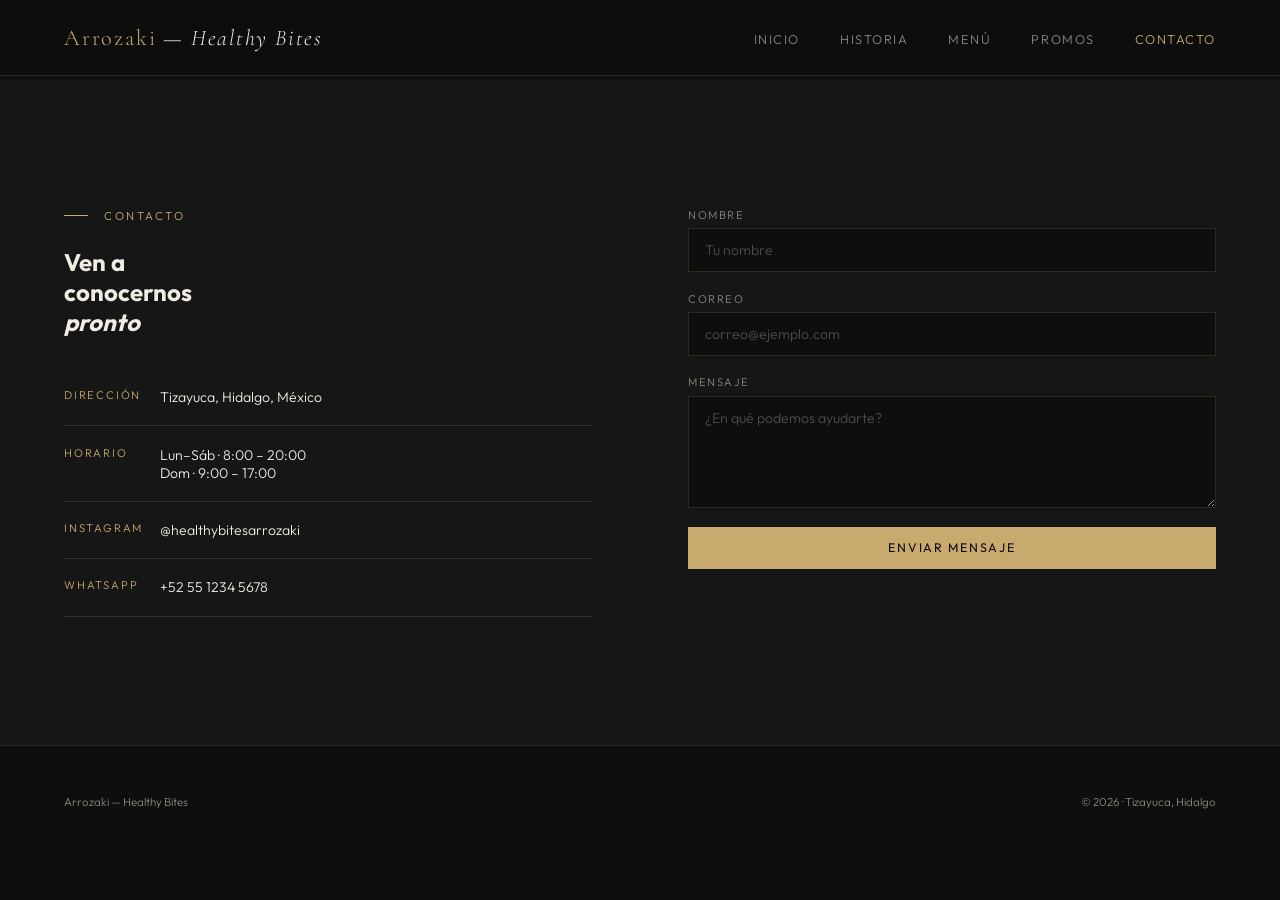
==== contacto.html @ 67d427ff "Add files via upload" ====
<!DOCTYPE html>
<html lang="es">
<head>
  <meta charset="UTF-8">
    <meta name="viewport" content="width=device-width, initial-scale=1.0">
  <title>Contacto — Arrozaki</title>
  <link rel="preconnect" href="https://fonts.googleapis.com">
  <link href="https://fonts.googleapis.com/css2?family=Cormorant+Garamond:ital,wght@0,300;0,400;1,300&family=Outfit:wght@300;400;500&display=swap" rel="stylesheet">
  <link rel="stylesheet" href="style.css">
</head>
<body>

<nav>
  <div class="logo">Arrozaki <span>— Healthy Bites</span></div>
  <ul>
    <li><a href="index.html">Inicio</a></li>
    <li><a href="historia.html">Historia</a></li>
    <li><a href="menu.html">Menú</a></li>
    <li><a href="promos.html">Promos</a></li>
    <li><a href="contacto.html" class="active">Contacto</a></li>
  </ul>
</nav>

<section class="contacto-section">
  <div class="contacto-inner">
    <div>
      <p class="section-tag">Contacto</p>
      <h2>Ven a<br>conocernos<br><em>pronto</em></h2>
      <div class="contacto-info">
        <div class="info-row">
          <span class="info-label">Dirección</span>
          <span class="info-value">Tizayuca, Hidalgo, México</span>
        </div>
        <div class="info-row">
          <span class="info-label">Horario</span>
          <span class="info-value">Lun–Sáb · 8:00 – 20:00<br>Dom · 9:00 – 17:00</span>
        </div>
        <div class="info-row">
          <span class="info-label">Instagram</span>
          <span class="info-value">@healthybitesarrozaki</span>
        </div>
        <div class="info-row">
          <span class="info-label">WhatsApp</span>
          <span class="info-value">+52 55 1234 5678</span>
        </div>
      </div>
    </div>
    <div>
      <form class="contact-form">
        <div class="form-group">
          <label class="form-label">Nombre</label>
          <input class="form-input" type="text" placeholder="Tu nombre">
        </div>
        <div class="form-group">
          <label class="form-label">Correo</label>
          <input class="form-input" type="email" placeholder="correo@ejemplo.com">
        </div>
        <div class="form-group">
          <label class="form-label">Mensaje</label>
          <textarea class="form-input" placeholder="¿En qué podemos ayudarte?"></textarea>
        </div>
        <button type="submit" class="btn-primary">Enviar mensaje</button>
      </form>
    </div>
  </div>
</section>

<footer>
  <div class="footer-logo">Arrozaki — Healthy Bites</div>
  <div class="footer-copy">© 2026 · Tizayuca, Hidalgo</div>
</footer>

</body>
</html>
---- style.css ----
/* style.css */
*, *::before, *::after { margin: 0; padding: 0; box-sizing: border-box; }
:root {
  --bg: #0e0e0e;
  --bg2: #161616;
  --bg3: #1e1e1e;
  --accent: #c8a96e;
  --accent2: #e8c98a;
  --text: #f0ece4;
  --muted: #888880;
  --border: rgba(200,169,110,0.18);
}
body {
  background: var(--bg);
  color: var(--text);
  font-family: 'Outfit', sans-serif;
  font-weight: 300;
  overflow-x: hidden;
}
a { text-decoration: none; color: inherit; }
ul { list-style: none; }

/* NAV */
nav {
  position: fixed; top: 0; left: 0; right: 0; z-index: 100;
  display: flex; align-items: center; justify-content: space-between;
  padding: 1.5rem 4rem;
  background: rgba(14,14,14,0.85);
  backdrop-filter: blur(12px);
  border-bottom: 0.5px solid var(--border);
}
.logo {
  font-family: 'Cormorant Garamond', serif;
  font-size: 1.4rem;
  font-weight: 300;
  letter-spacing: 0.08em;
  color: var(--accent);
}
.logo span { color: var(--text); font-style: italic; }
nav ul { display: flex; gap: 2.5rem; }
nav ul a {
  font-size: 0.8rem;
  letter-spacing: 0.12em;
  text-transform: uppercase;
  color: var(--muted);
  transition: color 0.3s;
}
nav ul a:hover, nav ul a.active { color: var(--accent); }

/* COMPONENTES COMUNES */
section { padding: 8rem 4rem; }
.btn-primary, .btn-ghost {
  padding: 0.85rem 2.2rem;
  font-family: 'Outfit', sans-serif;
  font-size: 0.78rem;
  letter-spacing: 0.14em;
  text-transform: uppercase;
  cursor: pointer;
  transition: all 0.3s;
}
.btn-primary {
  background: var(--accent); color: #0e0e0e; border: none;
}
.btn-primary:hover { background: var(--accent2); transform: translateY(-1px); }
.btn-ghost {
  background: transparent; color: var(--muted);
  border: 0.5px solid rgba(136,136,128,0.35);
}
.btn-ghost:hover { color: var(--text); border-color: var(--text); }
footer {
  padding: 3rem 4rem;
  display: flex; justify-content: space-between; align-items: center;
  border-top: 0.5px solid var(--border);
  font-size: 0.72rem; color: var(--muted);
}
.section-tag {
  font-size: 0.72rem; letter-spacing: 0.22em;
  text-transform: uppercase;
  color: var(--accent);
  margin-bottom: 1.5rem;
  display: flex; align-items: center; gap: 1rem;
}
.section-tag::before {
  content: ''; display: block;
  width: 1.5rem; height: 0.5px;
  background: var(--accent);
}

/* --- INDEX.HTML SPECIFIC --- */
.hero {
  min-height: 100vh;
  display: flex; flex-direction: column; justify-content: center;
  padding-top: 10rem;
  position: relative;
  overflow: hidden;
}
.hero::before {
  content: '';
  position: absolute; top: 0; right: -10%;
  width: 55%; height: 100%;
  background: radial-gradient(ellipse at 60% 40%, rgba(200,169,110,0.07) 0%, transparent 65%);
  pointer-events: none;
}
.hero-tag {
  font-size: 0.72rem; letter-spacing: 0.22em; text-transform: uppercase;
  color: var(--accent); margin-bottom: 2rem;
  display: flex; align-items: center; gap: 1rem;
}
.hero-tag::before {
  content: ''; display: block; width: 2.5rem; height: 0.5px; background: var(--accent);
}
.hero h1 {
  font-family: 'Cormorant Garamond', serif;
  font-size: clamp(3.5rem, 8vw, 7rem);
  font-weight: 300;
  line-height: 1.05;
  letter-spacing: -0.01em;
  max-width: 14ch;
  margin-bottom: 2rem;
}
.hero h1 em { font-style: italic; color: var(--accent); }
.hero-sub {
  font-size: 0.95rem; color: var(--muted);
  max-width: 38ch; line-height: 1.8;
  margin-bottom: 3.5rem; letter-spacing: 0.02em;
}
.hero-number {
  position: absolute; right: 4rem; bottom: 8rem;
  font-family: 'Cormorant Garamond', serif;
  font-size: 12rem; font-weight: 300;
  color: rgba(200,169,110,0.05);
  line-height: 1; user-select: none;
}
.stats {
  display: grid; grid-template-columns: repeat(3, 1fr);
  border-bottom: 0.5px solid var(--border);
}
.stat { padding: 2.5rem; border-right: 0.5px solid var(--border); text-align: center; }
.stat:last-child { border-right: none; }
.stat-num { font-family: 'Cormorant Garamond', serif; font-size: 3.2rem; font-weight: 300; color: var(--accent); margin-bottom: 0.5rem; }
.stat-label { font-size: 0.72rem; letter-spacing: 0.16em; text-transform: uppercase; color: var(--muted); }
.historia { display: grid; grid-template-columns: 1fr 1fr; gap: 6rem; align-items: center; }
.historia h2 { font-family: 'Cormorant Garamond', serif; font-size: clamp(2.2rem, 4vw, 3.2rem); font-weight: 300; margin-bottom: 1.8rem; }
.historia h2 em { font-style: italic; color: var(--accent); }
.historia p { font-size: 0.92rem; color: var(--muted); line-height: 1.9; margin-bottom: 1.2rem; }
.historia-img { background: var(--bg3); border: 0.5px solid var(--border); aspect-ratio: 4/5; display: flex; align-items: center; justify-content: center; }
.historia-img-placeholder { font-family: 'Cormorant Garamond', serif; font-style: italic; color: var(--muted); text-align: center; }

/* --- MENU.HTML SPECIFIC --- */
.menu-section { background: var(--bg2); padding: 8rem 0; margin-top: 80px; }
.menu-inner { padding: 0 4rem; }
.menu-header { margin-bottom: 4rem; }
.menu-header h2 { font-family: 'Cormorant Garamond', serif; font-size: clamp(2.5rem, 5vw, 4rem); font-weight: 300; line-height: 1.1; margin-bottom: 0.5rem; }
.menu-header h2 em { font-style: italic; color: var(--accent); }

.menu-grid { 
  display: grid; 
  grid-template-columns: repeat(auto-fit, minmax(300px, 1fr)); 
  gap: 2rem; 
}

/* NUEVO ESTILO PARA AROZAKIS */
.arrozaki-card {
  background: var(--bg3);
  border: 0.5px solid var(--border);
  padding: 0;
  transition: all 0.3s;
  cursor: default;
}
.arrozaki-card:hover { 
  transform: translateY(-4px);
  border-color: var(--accent);
}
.arrozaki-img {
  width: 100%;
  aspect-ratio: 4/3;
  background: var(--bg);
  display: flex;
  align-items: center;
  justify-content: center;
  overflow: hidden;
}
.arrozaki-img img {
  width: 100%;
  height: 100%;
  object-fit: cover;
}
.arrozaki-img-placeholder {
  font-family: 'Cormorant Garamond', serif;
  font-size: 1rem;
  font-style: italic;
  color: var(--muted);
}

.arrozaki-content {
  padding: 1.5rem;
}

.arrozaki-name {
  font-family: 'Cormorant Garamond', serif;
  font-size: 1.5rem;
  font-weight: 300;
  margin-bottom: 0.5rem;
  display: flex;
  justify-content: space-between;
  align-items: center;
}
.arrozaki-price {
  font-size: 1rem;
  color: var(--accent);
  font-weight: 500;
}

.arrozaki-desc {
  font-size: 0.85rem;
  color: var(--muted);
  line-height: 1.6;
  margin-bottom: 1rem;
}

.arrozaki-badges {
  display: flex;
  flex-wrap: wrap;
  gap: 0.5rem;
}
.arrozaki-tag {
  display: inline-flex;
  align-items: center;
  gap: 0.3rem;
  font-size: 0.65rem;
  letter-spacing: 0.05em;
  color: var(--text);
  background: rgba(200,169,110,0.1);
  border: 0.5px solid var(--border);
  padding: 0.35rem 0.65rem;
}

/* --- PROMOS.HTML SPECIFIC --- */
.promos-section { 
  padding: 8rem 4rem; 
  margin-top: 80px; 
  min-height: 100vh;
  display: flex;
  flex-direction: column;
  justify-content: center;
}

.promo-hero {
  max-width: 900px;
  margin: 0 auto;
  text-align: center;
}

.promo-img {
  width: 100%;
  max-width: 600px;
  aspect-ratio: 4/3;
  background: var(--bg3);
  border: 0.5px solid var(--border);
  margin: 0 auto 3rem;
  display: flex;
  align-items: center;
  justify-content: center;
  overflow: hidden;
}
.promo-img img {
  width: 100%;
  height: 100%;
  object-fit: cover;
}
.promo-img-placeholder {
  font-family: 'Cormorant Garamond', serif;
  font-size: 1.2rem;
  font-style: italic;
  color: var(--muted);
}

.promo-label {
  font-size: 0.75rem;
  letter-spacing: 0.2em;
  text-transform: uppercase;
  color: var(--accent);
  margin-bottom: 1rem;
}

.promo-title {
  font-family: 'Cormorant Garamond', serif;
  font-size: clamp(3rem, 6vw, 5rem);
  font-weight: 300;
  line-height: 1.1;
  margin-bottom: 1.5rem;
}
.promo-title em {
  font-style: italic;
  color: var(--accent);
}

.promo-desc {
  font-size: 1.1rem;
  color: var(--muted);
  line-height: 1.8;
  max-width: 500px;
  margin: 0 auto;
}

.promo-badge {
  display: inline-block;
  background: var(--accent);
  color: #0e0e0e;
  font-size: 0.7rem;
  font-weight: 500;
  letter-spacing: 0.1em;
  text-transform: uppercase;
  padding: 0.6rem 1.5rem;
  margin-top: 2rem;
}

/* --- CONTACTO.HTML SPECIFIC --- */
.contacto-section { background: var(--bg2); padding: 8rem 4rem; margin-top: 80px; }
.contacto-inner { display: grid; grid-template-columns: 1fr 1fr; gap: 6rem; align-items: start; }
.contacto h2 {
  font-family: 'Cormorant Garamond', serif;
  font-size: clamp(2.2rem, 4vw, 3.2rem);
  font-weight: 300; line-height: 1.15;
  margin-bottom: 1.5rem;
}
.contacto h2 em { font-style: italic; color: var(--accent); }
.contacto-info { margin-top: 2rem; }
.info-row {
  display: flex; gap: 1rem;
  padding: 1.2rem 0;
  border-bottom: 0.5px solid var(--border);
}
.info-label {
  font-size: 0.7rem; letter-spacing: 0.16em;
  text-transform: uppercase; color: var(--accent);
  min-width: 5rem;
}
.info-value { font-size: 0.88rem; color: var(--text); }
.contact-form { display: flex; flex-direction: column; gap: 1.2rem; }
.form-group { display: flex; flex-direction: column; gap: 0.4rem; }
.form-label {
  font-size: 0.7rem; letter-spacing: 0.14em;
  text-transform: uppercase; color: var(--muted);
}
.form-input {
  background: var(--bg); border: 0.5px solid var(--border);
  color: var(--text);
  padding: 0.75rem 1rem;
  font-family: 'Outfit', sans-serif;
  font-size: 0.88rem; font-weight: 300;
  outline: none; transition: border-color 0.3s;
}
.form-input:focus { border-color: var(--accent); }
.form-input::placeholder { color: var(--muted); opacity: 0.5; }
textarea.form-input { resize: vertical; min-height: 7rem; }

/* RESPONSIVE */
@media (max-width: 768px) {
  nav { padding: 1rem 2rem; }
  nav ul { gap: 1.5rem; }
  section { padding: 4rem 2rem; }
  .hero-number { font-size: 6rem; right: 2rem; }
  .stats { grid-template-columns: 1fr; }
  .stat { border-right: none; border-bottom: 0.5px solid var(--border); }
  .historia, .contacto-inner { grid-template-columns: 1fr; gap: 3rem; }
  .menu-grid { grid-template-columns: 1fr; }
  .promos-grid { grid-template-columns: 1fr; }
}
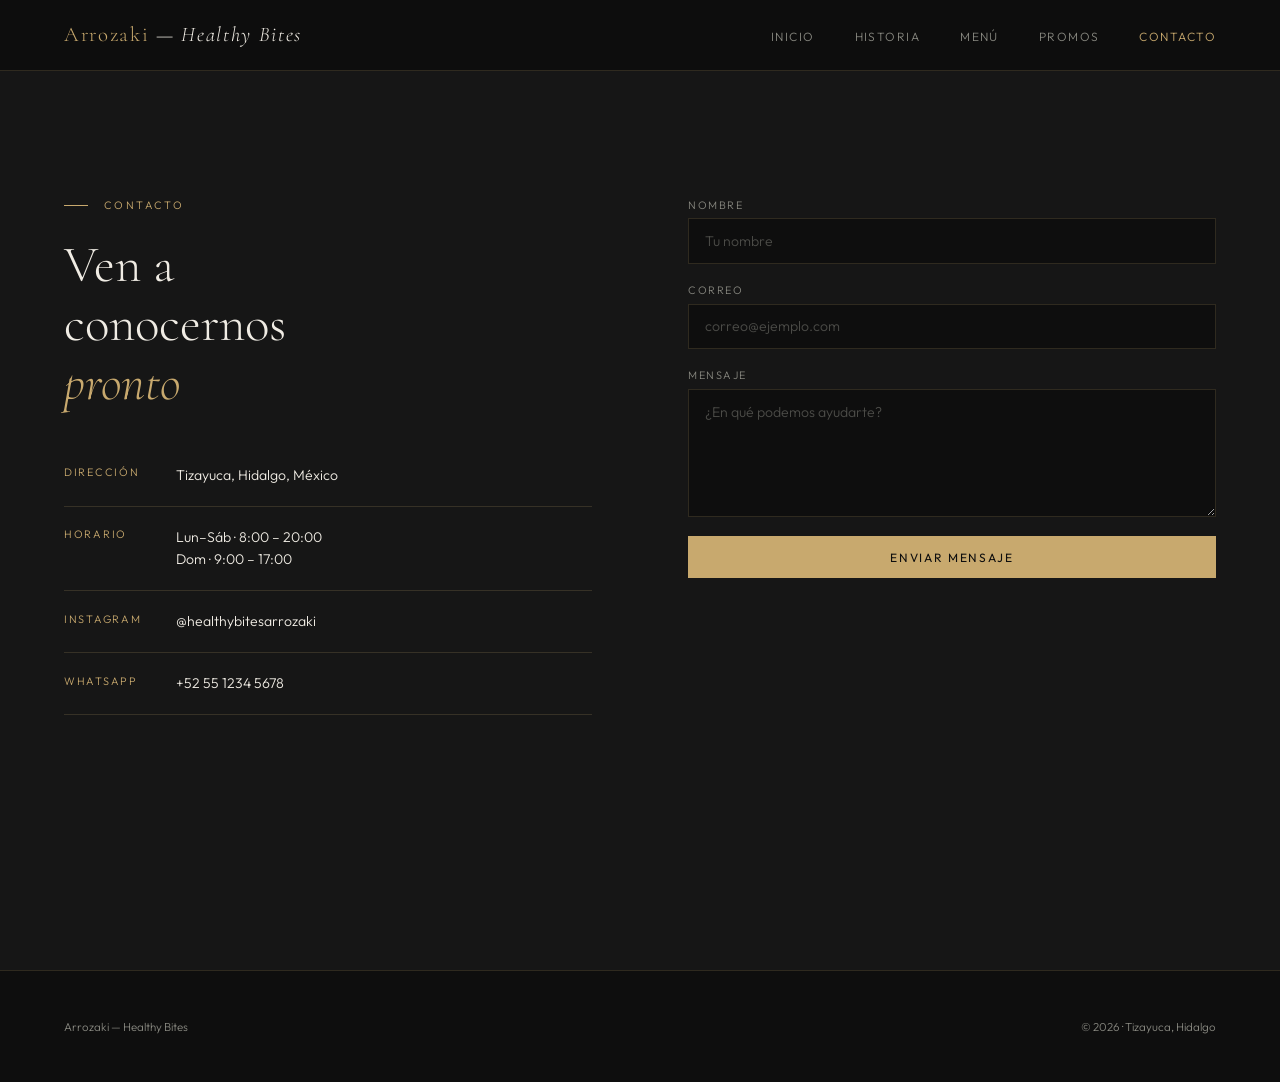
==== commit 66468f97: "Add files via upload" ====
--- a/contacto.html
+++ b/contacto.html
@@ -1,74 +1,77 @@
-<!DOCTYPE html>
-<html lang="es">
-<head>
-  <meta charset="UTF-8">
-    <meta name="viewport" content="width=device-width, initial-scale=1.0">
-  <title>Contacto — Arrozaki</title>
-  <link rel="preconnect" href="https://fonts.googleapis.com">
-  <link href="https://fonts.googleapis.com/css2?family=Cormorant+Garamond:ital,wght@0,300;0,400;1,300&family=Outfit:wght@300;400;500&display=swap" rel="stylesheet">
-  <link rel="stylesheet" href="style.css">
-</head>
-<body>
-
-<nav>
-  <div class="logo">Arrozaki <span>— Healthy Bites</span></div>
-  <ul>
-    <li><a href="index.html">Inicio</a></li>
-    <li><a href="historia.html">Historia</a></li>
-    <li><a href="menu.html">Menú</a></li>
-    <li><a href="promos.html">Promos</a></li>
-    <li><a href="contacto.html" class="active">Contacto</a></li>
-  </ul>
-</nav>
-
-<section class="contacto-section">
-  <div class="contacto-inner">
-    <div>
-      <p class="section-tag">Contacto</p>
-      <h2>Ven a<br>conocernos<br><em>pronto</em></h2>
-      <div class="contacto-info">
-        <div class="info-row">
-          <span class="info-label">Dirección</span>
-          <span class="info-value">Tizayuca, Hidalgo, México</span>
-        </div>
-        <div class="info-row">
-          <span class="info-label">Horario</span>
-          <span class="info-value">Lun–Sáb · 8:00 – 20:00<br>Dom · 9:00 – 17:00</span>
-        </div>
-        <div class="info-row">
-          <span class="info-label">Instagram</span>
-          <span class="info-value">@healthybitesarrozaki</span>
-        </div>
-        <div class="info-row">
-          <span class="info-label">WhatsApp</span>
-          <span class="info-value">+52 55 1234 5678</span>
-        </div>
-      </div>
-    </div>
-    <div>
-      <form class="contact-form">
-        <div class="form-group">
-          <label class="form-label">Nombre</label>
-          <input class="form-input" type="text" placeholder="Tu nombre">
-        </div>
-        <div class="form-group">
-          <label class="form-label">Correo</label>
-          <input class="form-input" type="email" placeholder="correo@ejemplo.com">
-        </div>
-        <div class="form-group">
-          <label class="form-label">Mensaje</label>
-          <textarea class="form-input" placeholder="¿En qué podemos ayudarte?"></textarea>
-        </div>
-        <button type="submit" class="btn-primary">Enviar mensaje</button>
-      </form>
-    </div>
-  </div>
-</section>
-
-<footer>
-  <div class="footer-logo">Arrozaki — Healthy Bites</div>
-  <div class="footer-copy">© 2026 · Tizayuca, Hidalgo</div>
-</footer>
-
-</body>
-</html>+<!DOCTYPE html>
+<html lang="es">
+<head>
+  <meta charset="UTF-8">
+  <meta name="viewport" content="width=device-width, initial-scale=1.0">
+  <title>Contacto — Arrozaki</title>
+  <link rel="preconnect" href="https://fonts.googleapis.com">
+  <link href="https://fonts.googleapis.com/css2?family=Cormorant+Garamond:ital,wght@0,300;0,400;1,300&family=Outfit:wght@300;400;500&display=swap" rel="stylesheet">
+  <link rel="stylesheet" href="style.css">
+</head>
+<body>
+
+<nav>
+  <div class="logo">Arrozaki <span>— Healthy Bites</span></div>
+  <button class="nav-toggle" aria-label="Menú" onclick="this.classList.toggle('open'); document.querySelector('nav ul').classList.toggle('open')">
+    <span></span><span></span><span></span>
+  </button>
+  <ul>
+    <li><a href="index.html">Inicio</a></li>
+    <li><a href="historia.html">Historia</a></li>
+    <li><a href="menu.html">Menú</a></li>
+    <li><a href="promos.html">Promos</a></li>
+    <li><a href="contacto.html" class="active">Contacto</a></li>
+  </ul>
+</nav>
+
+<section class="contacto-section">
+  <div class="contacto-inner">
+    <div>
+      <p class="section-tag">Contacto</p>
+      <h2>Ven a<br>conocernos<br><em>pronto</em></h2>
+      <div class="contacto-info">
+        <div class="info-row">
+          <span class="info-label">Dirección</span>
+          <span class="info-value">Tizayuca, Hidalgo, México</span>
+        </div>
+        <div class="info-row">
+          <span class="info-label">Horario</span>
+          <span class="info-value">Lun–Sáb · 8:00 – 20:00<br>Dom · 9:00 – 17:00</span>
+        </div>
+        <div class="info-row">
+          <span class="info-label">Instagram</span>
+          <span class="info-value">@healthybitesarrozaki</span>
+        </div>
+        <div class="info-row">
+          <span class="info-label">WhatsApp</span>
+          <span class="info-value">+52 55 1234 5678</span>
+        </div>
+      </div>
+    </div>
+    <div>
+      <form class="contact-form" onsubmit="return false">
+        <div class="form-group">
+          <label class="form-label">Nombre</label>
+          <input class="form-input" type="text" placeholder="Tu nombre">
+        </div>
+        <div class="form-group">
+          <label class="form-label">Correo</label>
+          <input class="form-input" type="email" placeholder="correo@ejemplo.com">
+        </div>
+        <div class="form-group">
+          <label class="form-label">Mensaje</label>
+          <textarea class="form-input" placeholder="¿En qué podemos ayudarte?"></textarea>
+        </div>
+        <button type="submit" class="btn-primary">Enviar mensaje</button>
+      </form>
+    </div>
+  </div>
+</section>
+
+<footer>
+  <div class="footer-logo">Arrozaki — Healthy Bites</div>
+  <div class="footer-copy">© 2026 · Tizayuca, Hidalgo</div>
+</footer>
+
+</body>
+</html>
--- a/style.css
+++ b/style.css
@@ -1,369 +1,673 @@
-/* style.css */
-*, *::before, *::after { margin: 0; padding: 0; box-sizing: border-box; }
-:root {
-  --bg: #0e0e0e;
-  --bg2: #161616;
-  --bg3: #1e1e1e;
-  --accent: #c8a96e;
-  --accent2: #e8c98a;
-  --text: #f0ece4;
-  --muted: #888880;
-  --border: rgba(200,169,110,0.18);
-}
-body {
-  background: var(--bg);
-  color: var(--text);
-  font-family: 'Outfit', sans-serif;
-  font-weight: 300;
-  overflow-x: hidden;
-}
-a { text-decoration: none; color: inherit; }
-ul { list-style: none; }
-
-/* NAV */
-nav {
-  position: fixed; top: 0; left: 0; right: 0; z-index: 100;
-  display: flex; align-items: center; justify-content: space-between;
-  padding: 1.5rem 4rem;
-  background: rgba(14,14,14,0.85);
-  backdrop-filter: blur(12px);
-  border-bottom: 0.5px solid var(--border);
-}
-.logo {
-  font-family: 'Cormorant Garamond', serif;
-  font-size: 1.4rem;
-  font-weight: 300;
-  letter-spacing: 0.08em;
-  color: var(--accent);
-}
-.logo span { color: var(--text); font-style: italic; }
-nav ul { display: flex; gap: 2.5rem; }
-nav ul a {
-  font-size: 0.8rem;
-  letter-spacing: 0.12em;
-  text-transform: uppercase;
-  color: var(--muted);
-  transition: color 0.3s;
-}
-nav ul a:hover, nav ul a.active { color: var(--accent); }
-
-/* COMPONENTES COMUNES */
-section { padding: 8rem 4rem; }
-.btn-primary, .btn-ghost {
-  padding: 0.85rem 2.2rem;
-  font-family: 'Outfit', sans-serif;
-  font-size: 0.78rem;
-  letter-spacing: 0.14em;
-  text-transform: uppercase;
-  cursor: pointer;
-  transition: all 0.3s;
-}
-.btn-primary {
-  background: var(--accent); color: #0e0e0e; border: none;
-}
-.btn-primary:hover { background: var(--accent2); transform: translateY(-1px); }
-.btn-ghost {
-  background: transparent; color: var(--muted);
-  border: 0.5px solid rgba(136,136,128,0.35);
-}
-.btn-ghost:hover { color: var(--text); border-color: var(--text); }
-footer {
-  padding: 3rem 4rem;
-  display: flex; justify-content: space-between; align-items: center;
-  border-top: 0.5px solid var(--border);
-  font-size: 0.72rem; color: var(--muted);
-}
-.section-tag {
-  font-size: 0.72rem; letter-spacing: 0.22em;
-  text-transform: uppercase;
-  color: var(--accent);
-  margin-bottom: 1.5rem;
-  display: flex; align-items: center; gap: 1rem;
-}
-.section-tag::before {
-  content: ''; display: block;
-  width: 1.5rem; height: 0.5px;
-  background: var(--accent);
-}
-
-/* --- INDEX.HTML SPECIFIC --- */
-.hero {
-  min-height: 100vh;
-  display: flex; flex-direction: column; justify-content: center;
-  padding-top: 10rem;
-  position: relative;
-  overflow: hidden;
-}
-.hero::before {
-  content: '';
-  position: absolute; top: 0; right: -10%;
-  width: 55%; height: 100%;
-  background: radial-gradient(ellipse at 60% 40%, rgba(200,169,110,0.07) 0%, transparent 65%);
-  pointer-events: none;
-}
-.hero-tag {
-  font-size: 0.72rem; letter-spacing: 0.22em; text-transform: uppercase;
-  color: var(--accent); margin-bottom: 2rem;
-  display: flex; align-items: center; gap: 1rem;
-}
-.hero-tag::before {
-  content: ''; display: block; width: 2.5rem; height: 0.5px; background: var(--accent);
-}
-.hero h1 {
-  font-family: 'Cormorant Garamond', serif;
-  font-size: clamp(3.5rem, 8vw, 7rem);
-  font-weight: 300;
-  line-height: 1.05;
-  letter-spacing: -0.01em;
-  max-width: 14ch;
-  margin-bottom: 2rem;
-}
-.hero h1 em { font-style: italic; color: var(--accent); }
-.hero-sub {
-  font-size: 0.95rem; color: var(--muted);
-  max-width: 38ch; line-height: 1.8;
-  margin-bottom: 3.5rem; letter-spacing: 0.02em;
-}
-.hero-number {
-  position: absolute; right: 4rem; bottom: 8rem;
-  font-family: 'Cormorant Garamond', serif;
-  font-size: 12rem; font-weight: 300;
-  color: rgba(200,169,110,0.05);
-  line-height: 1; user-select: none;
-}
-.stats {
-  display: grid; grid-template-columns: repeat(3, 1fr);
-  border-bottom: 0.5px solid var(--border);
-}
-.stat { padding: 2.5rem; border-right: 0.5px solid var(--border); text-align: center; }
-.stat:last-child { border-right: none; }
-.stat-num { font-family: 'Cormorant Garamond', serif; font-size: 3.2rem; font-weight: 300; color: var(--accent); margin-bottom: 0.5rem; }
-.stat-label { font-size: 0.72rem; letter-spacing: 0.16em; text-transform: uppercase; color: var(--muted); }
-.historia { display: grid; grid-template-columns: 1fr 1fr; gap: 6rem; align-items: center; }
-.historia h2 { font-family: 'Cormorant Garamond', serif; font-size: clamp(2.2rem, 4vw, 3.2rem); font-weight: 300; margin-bottom: 1.8rem; }
-.historia h2 em { font-style: italic; color: var(--accent); }
-.historia p { font-size: 0.92rem; color: var(--muted); line-height: 1.9; margin-bottom: 1.2rem; }
-.historia-img { background: var(--bg3); border: 0.5px solid var(--border); aspect-ratio: 4/5; display: flex; align-items: center; justify-content: center; }
-.historia-img-placeholder { font-family: 'Cormorant Garamond', serif; font-style: italic; color: var(--muted); text-align: center; }
-
-/* --- MENU.HTML SPECIFIC --- */
-.menu-section { background: var(--bg2); padding: 8rem 0; margin-top: 80px; }
-.menu-inner { padding: 0 4rem; }
-.menu-header { margin-bottom: 4rem; }
-.menu-header h2 { font-family: 'Cormorant Garamond', serif; font-size: clamp(2.5rem, 5vw, 4rem); font-weight: 300; line-height: 1.1; margin-bottom: 0.5rem; }
-.menu-header h2 em { font-style: italic; color: var(--accent); }
-
-.menu-grid { 
-  display: grid; 
-  grid-template-columns: repeat(auto-fit, minmax(300px, 1fr)); 
-  gap: 2rem; 
-}
-
-/* NUEVO ESTILO PARA AROZAKIS */
-.arrozaki-card {
-  background: var(--bg3);
-  border: 0.5px solid var(--border);
-  padding: 0;
-  transition: all 0.3s;
-  cursor: default;
-}
-.arrozaki-card:hover { 
-  transform: translateY(-4px);
-  border-color: var(--accent);
-}
-.arrozaki-img {
-  width: 100%;
-  aspect-ratio: 4/3;
-  background: var(--bg);
-  display: flex;
-  align-items: center;
-  justify-content: center;
-  overflow: hidden;
-}
-.arrozaki-img img {
-  width: 100%;
-  height: 100%;
-  object-fit: cover;
-}
-.arrozaki-img-placeholder {
-  font-family: 'Cormorant Garamond', serif;
-  font-size: 1rem;
-  font-style: italic;
-  color: var(--muted);
-}
-
-.arrozaki-content {
-  padding: 1.5rem;
-}
-
-.arrozaki-name {
-  font-family: 'Cormorant Garamond', serif;
-  font-size: 1.5rem;
-  font-weight: 300;
-  margin-bottom: 0.5rem;
-  display: flex;
-  justify-content: space-between;
-  align-items: center;
-}
-.arrozaki-price {
-  font-size: 1rem;
-  color: var(--accent);
-  font-weight: 500;
-}
-
-.arrozaki-desc {
-  font-size: 0.85rem;
-  color: var(--muted);
-  line-height: 1.6;
-  margin-bottom: 1rem;
-}
-
-.arrozaki-badges {
-  display: flex;
-  flex-wrap: wrap;
-  gap: 0.5rem;
-}
-.arrozaki-tag {
-  display: inline-flex;
-  align-items: center;
-  gap: 0.3rem;
-  font-size: 0.65rem;
-  letter-spacing: 0.05em;
-  color: var(--text);
-  background: rgba(200,169,110,0.1);
-  border: 0.5px solid var(--border);
-  padding: 0.35rem 0.65rem;
-}
-
-/* --- PROMOS.HTML SPECIFIC --- */
-.promos-section { 
-  padding: 8rem 4rem; 
-  margin-top: 80px; 
-  min-height: 100vh;
-  display: flex;
-  flex-direction: column;
-  justify-content: center;
-}
-
-.promo-hero {
-  max-width: 900px;
-  margin: 0 auto;
-  text-align: center;
-}
-
-.promo-img {
-  width: 100%;
-  max-width: 600px;
-  aspect-ratio: 4/3;
-  background: var(--bg3);
-  border: 0.5px solid var(--border);
-  margin: 0 auto 3rem;
-  display: flex;
-  align-items: center;
-  justify-content: center;
-  overflow: hidden;
-}
-.promo-img img {
-  width: 100%;
-  height: 100%;
-  object-fit: cover;
-}
-.promo-img-placeholder {
-  font-family: 'Cormorant Garamond', serif;
-  font-size: 1.2rem;
-  font-style: italic;
-  color: var(--muted);
-}
-
-.promo-label {
-  font-size: 0.75rem;
-  letter-spacing: 0.2em;
-  text-transform: uppercase;
-  color: var(--accent);
-  margin-bottom: 1rem;
-}
-
-.promo-title {
-  font-family: 'Cormorant Garamond', serif;
-  font-size: clamp(3rem, 6vw, 5rem);
-  font-weight: 300;
-  line-height: 1.1;
-  margin-bottom: 1.5rem;
-}
-.promo-title em {
-  font-style: italic;
-  color: var(--accent);
-}
-
-.promo-desc {
-  font-size: 1.1rem;
-  color: var(--muted);
-  line-height: 1.8;
-  max-width: 500px;
-  margin: 0 auto;
-}
-
-.promo-badge {
-  display: inline-block;
-  background: var(--accent);
-  color: #0e0e0e;
-  font-size: 0.7rem;
-  font-weight: 500;
-  letter-spacing: 0.1em;
-  text-transform: uppercase;
-  padding: 0.6rem 1.5rem;
-  margin-top: 2rem;
-}
-
-/* --- CONTACTO.HTML SPECIFIC --- */
-.contacto-section { background: var(--bg2); padding: 8rem 4rem; margin-top: 80px; }
-.contacto-inner { display: grid; grid-template-columns: 1fr 1fr; gap: 6rem; align-items: start; }
-.contacto h2 {
-  font-family: 'Cormorant Garamond', serif;
-  font-size: clamp(2.2rem, 4vw, 3.2rem);
-  font-weight: 300; line-height: 1.15;
-  margin-bottom: 1.5rem;
-}
-.contacto h2 em { font-style: italic; color: var(--accent); }
-.contacto-info { margin-top: 2rem; }
-.info-row {
-  display: flex; gap: 1rem;
-  padding: 1.2rem 0;
-  border-bottom: 0.5px solid var(--border);
-}
-.info-label {
-  font-size: 0.7rem; letter-spacing: 0.16em;
-  text-transform: uppercase; color: var(--accent);
-  min-width: 5rem;
-}
-.info-value { font-size: 0.88rem; color: var(--text); }
-.contact-form { display: flex; flex-direction: column; gap: 1.2rem; }
-.form-group { display: flex; flex-direction: column; gap: 0.4rem; }
-.form-label {
-  font-size: 0.7rem; letter-spacing: 0.14em;
-  text-transform: uppercase; color: var(--muted);
-}
-.form-input {
-  background: var(--bg); border: 0.5px solid var(--border);
-  color: var(--text);
-  padding: 0.75rem 1rem;
-  font-family: 'Outfit', sans-serif;
-  font-size: 0.88rem; font-weight: 300;
-  outline: none; transition: border-color 0.3s;
-}
-.form-input:focus { border-color: var(--accent); }
-.form-input::placeholder { color: var(--muted); opacity: 0.5; }
-textarea.form-input { resize: vertical; min-height: 7rem; }
-
-/* RESPONSIVE */
-@media (max-width: 768px) {
-  nav { padding: 1rem 2rem; }
-  nav ul { gap: 1.5rem; }
-  section { padding: 4rem 2rem; }
-  .hero-number { font-size: 6rem; right: 2rem; }
-  .stats { grid-template-columns: 1fr; }
-  .stat { border-right: none; border-bottom: 0.5px solid var(--border); }
-  .historia, .contacto-inner { grid-template-columns: 1fr; gap: 3rem; }
-  .menu-grid { grid-template-columns: 1fr; }
-  .promos-grid { grid-template-columns: 1fr; }
-}+/* ===========================
+   RESET & ROOT
+   =========================== */
+*, *::before, *::after { margin: 0; padding: 0; box-sizing: border-box; }
+
+:root {
+  --bg: #0e0e0e;
+  --bg2: #161616;
+  --bg3: #1e1e1e;
+  --accent: #c8a96e;
+  --accent2: #e8c98a;
+  --text: #f0ece4;
+  --muted: #888880;
+  --border: rgba(200,169,110,0.18);
+}
+
+body {
+  background: var(--bg);
+  color: var(--text);
+  font-family: 'Outfit', sans-serif;
+  font-weight: 300;
+  overflow-x: hidden;
+}
+
+a { text-decoration: none; color: inherit; }
+ul { list-style: none; }
+img { display: block; width: 100%; height: 100%; object-fit: cover; }
+
+/* ===========================
+   NAV
+   =========================== */
+nav {
+  position: fixed; top: 0; left: 0; right: 0; z-index: 100;
+  display: flex; align-items: center; justify-content: space-between;
+  padding: 1.4rem 4rem;
+  background: rgba(14,14,14,0.92);
+  backdrop-filter: blur(16px);
+  border-bottom: 0.5px solid var(--border);
+}
+
+.logo {
+  font-family: 'Cormorant Garamond', serif;
+  font-size: 1.3rem;
+  font-weight: 300;
+  letter-spacing: 0.08em;
+  color: var(--accent);
+  white-space: nowrap;
+}
+.logo span { color: var(--text); font-style: italic; }
+
+nav ul { display: flex; gap: 2.5rem; }
+nav ul a {
+  font-size: 0.75rem;
+  letter-spacing: 0.12em;
+  text-transform: uppercase;
+  color: var(--muted);
+  transition: color 0.3s;
+}
+nav ul a:hover, nav ul a.active { color: var(--accent); }
+
+/* Hamburger */
+.nav-toggle {
+  display: none;
+  flex-direction: column;
+  gap: 5px;
+  cursor: pointer;
+  padding: 4px;
+  background: none;
+  border: none;
+}
+.nav-toggle span {
+  display: block;
+  width: 24px;
+  height: 1px;
+  background: var(--text);
+  transition: all 0.3s;
+}
+.nav-toggle.open span:nth-child(1) { transform: translateY(6px) rotate(45deg); }
+.nav-toggle.open span:nth-child(2) { opacity: 0; }
+.nav-toggle.open span:nth-child(3) { transform: translateY(-6px) rotate(-45deg); }
+
+/* ===========================
+   COMMON COMPONENTS
+   =========================== */
+.section-tag {
+  font-size: 0.68rem;
+  letter-spacing: 0.22em;
+  text-transform: uppercase;
+  color: var(--accent);
+  margin-bottom: 1.5rem;
+  display: flex;
+  align-items: center;
+  gap: 1rem;
+}
+.section-tag::before {
+  content: '';
+  display: block;
+  width: 1.5rem;
+  height: 0.5px;
+  background: var(--accent);
+  flex-shrink: 0;
+}
+
+.btn-primary, .btn-ghost {
+  display: inline-block;
+  padding: 0.85rem 2.2rem;
+  font-family: 'Outfit', sans-serif;
+  font-size: 0.75rem;
+  letter-spacing: 0.14em;
+  text-transform: uppercase;
+  cursor: pointer;
+  transition: all 0.3s;
+}
+.btn-primary {
+  background: var(--accent);
+  color: #0e0e0e;
+  border: none;
+}
+.btn-primary:hover { background: var(--accent2); transform: translateY(-2px); }
+.btn-ghost {
+  background: transparent;
+  color: var(--muted);
+  border: 0.5px solid rgba(136,136,128,0.35);
+}
+.btn-ghost:hover { color: var(--text); border-color: var(--text); }
+
+footer {
+  padding: 3rem 4rem;
+  display: flex;
+  justify-content: space-between;
+  align-items: center;
+  border-top: 0.5px solid var(--border);
+  font-size: 0.72rem;
+  color: var(--muted);
+}
+
+/* ===========================
+   INDEX — HERO
+   =========================== */
+.hero {
+  min-height: 100vh;
+  display: grid;
+  grid-template-columns: 1fr 1fr;
+  gap: 4rem;
+  align-items: center;
+  padding: 10rem 4rem 4rem;
+  position: relative;
+  overflow: hidden;
+}
+
+.hero::before {
+  content: '';
+  position: absolute;
+  top: 0; right: 0;
+  width: 50%; height: 100%;
+  background: radial-gradient(ellipse at 60% 40%, rgba(200,169,110,0.06) 0%, transparent 65%);
+  pointer-events: none;
+}
+
+.hero-content {
+  display: flex;
+  flex-direction: column;
+  justify-content: center;
+}
+
+.hero-tag {
+  font-size: 0.68rem;
+  letter-spacing: 0.22em;
+  text-transform: uppercase;
+  color: var(--accent);
+  margin-bottom: 2rem;
+  display: flex;
+  align-items: center;
+  gap: 1rem;
+}
+.hero-tag::before {
+  content: '';
+  display: block;
+  width: 2.5rem;
+  height: 0.5px;
+  background: var(--accent);
+}
+
+.hero h1 {
+  font-family: 'Cormorant Garamond', serif;
+  font-size: clamp(3rem, 6vw, 6rem);
+  font-weight: 300;
+  line-height: 1.05;
+  letter-spacing: -0.01em;
+  margin-bottom: 1.8rem;
+}
+.hero h1 em { font-style: italic; color: var(--accent); }
+
+.hero-sub {
+  font-size: 0.92rem;
+  color: var(--muted);
+  max-width: 36ch;
+  line-height: 1.85;
+  margin-bottom: 3rem;
+}
+
+.hero-cta {
+  display: flex;
+  gap: 1.2rem;
+  flex-wrap: wrap;
+}
+
+.hero-img {
+  width: 100%;
+  aspect-ratio: 3/4;
+  max-height: 80vh;
+  overflow: hidden;
+  border: 0.5px solid var(--border);
+}
+
+.hero-img img {
+  width: 100%;
+  height: 100%;
+  object-fit: cover;
+  object-position: center;
+}
+
+/* ===========================
+   INDEX — STATS
+   =========================== */
+.stats {
+  display: grid;
+  grid-template-columns: repeat(3, 1fr);
+  border-top: 0.5px solid var(--border);
+  border-bottom: 0.5px solid var(--border);
+}
+.stat {
+  padding: 2.5rem;
+  border-right: 0.5px solid var(--border);
+  text-align: center;
+}
+.stat:last-child { border-right: none; }
+.stat-num {
+  font-family: 'Cormorant Garamond', serif;
+  font-size: 3rem;
+  font-weight: 300;
+  color: var(--accent);
+  margin-bottom: 0.5rem;
+}
+.stat-label {
+  font-size: 0.68rem;
+  letter-spacing: 0.16em;
+  text-transform: uppercase;
+  color: var(--muted);
+}
+
+/* ===========================
+   INDEX — HISTORIA PREVIEW
+   =========================== */
+.historia-section { padding: 8rem 4rem; }
+
+.historia {
+  display: grid;
+  grid-template-columns: 1fr 1fr;
+  gap: 6rem;
+  align-items: center;
+}
+.historia h2 {
+  font-family: 'Cormorant Garamond', serif;
+  font-size: clamp(2.2rem, 4vw, 3.2rem);
+  font-weight: 300;
+  line-height: 1.15;
+  margin-bottom: 1.8rem;
+}
+.historia h2 em { font-style: italic; color: var(--accent); }
+.historia p {
+  font-size: 0.9rem;
+  color: var(--muted);
+  line-height: 1.9;
+  margin-bottom: 1.2rem;
+}
+.historia-img {
+  width: 100%;
+  aspect-ratio: 4/5;
+  overflow: hidden;
+  border: 0.5px solid var(--border);
+}
+.historia-img img {
+  width: 100%;
+  height: 100%;
+  object-fit: cover;
+}
+.historia-img-placeholder {
+  width: 100%;
+  height: 100%;
+  display: flex;
+  align-items: center;
+  justify-content: center;
+  background: var(--bg3);
+  font-family: 'Cormorant Garamond', serif;
+  font-style: italic;
+  color: var(--muted);
+  text-align: center;
+  padding: 2rem;
+  line-height: 1.6;
+}
+
+/* ===========================
+   MENÚ
+   =========================== */
+.menu-section {
+  padding: 8rem 4rem;
+  margin-top: 70px;
+  background: var(--bg2);
+  min-height: 100vh;
+}
+
+.menu-header { margin-bottom: 4rem; }
+.menu-header h2 {
+  font-family: 'Cormorant Garamond', serif;
+  font-size: clamp(2.5rem, 5vw, 4rem);
+  font-weight: 300;
+  line-height: 1.1;
+}
+.menu-header h2 em { font-style: italic; color: var(--accent); }
+
+.menu-grid {
+  display: grid;
+  grid-template-columns: repeat(auto-fit, minmax(300px, 1fr));
+  gap: 2rem;
+}
+
+.arrozaki-card {
+  background: var(--bg3);
+  border: 0.5px solid var(--border);
+  transition: transform 0.3s, border-color 0.3s;
+  overflow: hidden;
+}
+.arrozaki-card:hover {
+  transform: translateY(-5px);
+  border-color: rgba(200,169,110,0.5);
+}
+
+.arrozaki-img {
+  width: 100%;
+  aspect-ratio: 4/3;
+  overflow: hidden;
+}
+.arrozaki-img img {
+  width: 100%;
+  height: 100%;
+  object-fit: cover;
+  transition: transform 0.5s;
+}
+.arrozaki-card:hover .arrozaki-img img {
+  transform: scale(1.04);
+}
+
+.arrozaki-content { padding: 1.5rem; }
+
+.arrozaki-name {
+  font-family: 'Cormorant Garamond', serif;
+  font-size: 1.5rem;
+  font-weight: 300;
+  margin-bottom: 0.6rem;
+  display: flex;
+  justify-content: space-between;
+  align-items: center;
+}
+.arrozaki-price {
+  font-size: 1rem;
+  color: var(--accent);
+  font-weight: 500;
+  font-family: 'Outfit', sans-serif;
+}
+.arrozaki-desc {
+  font-size: 0.84rem;
+  color: var(--muted);
+  line-height: 1.7;
+  margin-bottom: 1rem;
+}
+.arrozaki-badges { display: flex; flex-wrap: wrap; gap: 0.5rem; }
+.arrozaki-tag {
+  display: inline-flex;
+  align-items: center;
+  gap: 0.3rem;
+  font-size: 0.63rem;
+  letter-spacing: 0.04em;
+  color: var(--text);
+  background: rgba(200,169,110,0.08);
+  border: 0.5px solid var(--border);
+  padding: 0.35rem 0.65rem;
+  line-height: 1.4;
+}
+
+/* ===========================
+   PROMOS
+   =========================== */
+.promos-section {
+  padding: 8rem 4rem;
+  margin-top: 70px;
+  min-height: 100vh;
+  display: flex;
+  flex-direction: column;
+  justify-content: center;
+}
+
+.promo-hero {
+  max-width: 800px;
+  margin: 0 auto;
+  text-align: center;
+}
+
+.promo-img {
+  width: 100%;
+  max-width: 560px;
+  aspect-ratio: 4/3;
+  background: var(--bg3);
+  border: 0.5px solid var(--border);
+  margin: 0 auto 3rem;
+  overflow: hidden;
+}
+.promo-img img {
+  width: 100%;
+  height: 100%;
+  object-fit: cover;
+}
+.promo-img-placeholder {
+  width: 100%;
+  height: 100%;
+  display: flex;
+  align-items: center;
+  justify-content: center;
+  font-family: 'Cormorant Garamond', serif;
+  font-size: 1.2rem;
+  font-style: italic;
+  color: var(--muted);
+}
+
+.promo-label {
+  font-size: 0.72rem;
+  letter-spacing: 0.2em;
+  text-transform: uppercase;
+  color: var(--accent);
+  margin-bottom: 1rem;
+}
+.promo-title {
+  font-family: 'Cormorant Garamond', serif;
+  font-size: clamp(3rem, 6vw, 5rem);
+  font-weight: 300;
+  line-height: 1.1;
+  margin-bottom: 1.5rem;
+}
+.promo-title em { font-style: italic; color: var(--accent); }
+.promo-desc {
+  font-size: 1rem;
+  color: var(--muted);
+  line-height: 1.85;
+  max-width: 480px;
+  margin: 0 auto;
+}
+.promo-badge {
+  display: inline-block;
+  background: var(--accent);
+  color: #0e0e0e;
+  font-size: 0.68rem;
+  font-weight: 500;
+  letter-spacing: 0.12em;
+  text-transform: uppercase;
+  padding: 0.6rem 1.8rem;
+  margin-top: 2rem;
+}
+
+/* ===========================
+   CONTACTO
+   =========================== */
+.contacto-section {
+  background: var(--bg2);
+  padding: 8rem 4rem;
+  margin-top: 70px;
+  min-height: 100vh;
+}
+
+.contacto-inner {
+  display: grid;
+  grid-template-columns: 1fr 1fr;
+  gap: 6rem;
+  align-items: start;
+  max-width: 1200px;
+}
+
+.contacto-inner h2 {
+  font-family: 'Cormorant Garamond', serif;
+  font-size: clamp(2.2rem, 4vw, 3.2rem);
+  font-weight: 300;
+  line-height: 1.15;
+  margin-bottom: 1.5rem;
+}
+.contacto-inner h2 em { font-style: italic; color: var(--accent); }
+
+.contacto-info { margin-top: 2rem; }
+.info-row {
+  display: flex;
+  gap: 1.5rem;
+  padding: 1.2rem 0;
+  border-bottom: 0.5px solid var(--border);
+}
+.info-label {
+  font-size: 0.68rem;
+  letter-spacing: 0.16em;
+  text-transform: uppercase;
+  color: var(--accent);
+  min-width: 5.5rem;
+  padding-top: 0.1rem;
+}
+.info-value { font-size: 0.88rem; color: var(--text); line-height: 1.6; }
+
+.contact-form { display: flex; flex-direction: column; gap: 1.2rem; }
+.form-group { display: flex; flex-direction: column; gap: 0.4rem; }
+.form-label {
+  font-size: 0.68rem;
+  letter-spacing: 0.14em;
+  text-transform: uppercase;
+  color: var(--muted);
+}
+.form-input {
+  background: var(--bg);
+  border: 0.5px solid var(--border);
+  color: var(--text);
+  padding: 0.8rem 1rem;
+  font-family: 'Outfit', sans-serif;
+  font-size: 0.88rem;
+  font-weight: 300;
+  outline: none;
+  transition: border-color 0.3s;
+  width: 100%;
+}
+.form-input:focus { border-color: var(--accent); }
+.form-input::placeholder { color: var(--muted); opacity: 0.5; }
+textarea.form-input { resize: vertical; min-height: 8rem; }
+
+/* ===========================
+   HISTORIA PAGE
+   =========================== */
+.historia-full {
+  padding: 10rem 4rem 6rem;
+  min-height: 100vh;
+}
+.historia-content { max-width: 780px; margin: 0 auto; }
+.historia-content h1 {
+  font-family: 'Cormorant Garamond', serif;
+  font-size: clamp(2.5rem, 5vw, 4rem);
+  font-weight: 300;
+  line-height: 1.1;
+  margin-bottom: 2rem;
+}
+.historia-content h1 em { font-style: italic; color: var(--accent); }
+.historia-text {
+  font-size: 0.95rem;
+  color: var(--muted);
+  line-height: 2;
+  margin-bottom: 1.8rem;
+}
+.quote-block {
+  border-left: 2px solid var(--accent);
+  padding-left: 2rem;
+  margin: 3rem 0;
+  font-family: 'Cormorant Garamond', serif;
+  font-size: 1.4rem;
+  font-style: italic;
+  color: var(--text);
+  line-height: 1.6;
+}
+
+/* ===========================
+   RESPONSIVE — TABLET (≤900px)
+   =========================== */
+@media (max-width: 900px) {
+  .hero {
+    grid-template-columns: 1fr;
+    padding: 8rem 2rem 4rem;
+    gap: 3rem;
+  }
+  .hero-img {
+    aspect-ratio: 16/9;
+    max-height: 50vh;
+    order: -1;
+  }
+  .hero-content { text-align: center; }
+  .hero-tag { justify-content: center; }
+  .hero h1 { margin: 0 auto 1.5rem; }
+  .hero-sub { margin: 0 auto 2.5rem; max-width: 100%; }
+  .hero-cta { justify-content: center; }
+
+  .historia { grid-template-columns: 1fr; gap: 3rem; }
+  .historia-img { aspect-ratio: 16/10; }
+  .historia-section { padding: 5rem 2rem; }
+
+  .contacto-inner { grid-template-columns: 1fr; gap: 3rem; }
+}
+
+/* ===========================
+   RESPONSIVE — MOBILE (≤768px)
+   =========================== */
+@media (max-width: 768px) {
+  /* NAV */
+  nav {
+    padding: 1rem 1.5rem;
+    flex-wrap: wrap;
+  }
+  .nav-toggle { display: flex; }
+  nav ul {
+    display: none;
+    flex-direction: column;
+    width: 100%;
+    gap: 0;
+    padding: 1rem 0;
+    border-top: 0.5px solid var(--border);
+    margin-top: 0.5rem;
+  }
+  nav ul.open { display: flex; }
+  nav ul li a {
+    display: block;
+    padding: 0.75rem 0;
+    font-size: 0.8rem;
+    border-bottom: 0.5px solid rgba(200,169,110,0.08);
+  }
+  nav ul li:last-child a { border-bottom: none; }
+
+  /* SECTIONS */
+  .menu-section,
+  .promos-section,
+  .contacto-section { padding: 5rem 1.5rem; }
+  .historia-full { padding: 7rem 1.5rem 4rem; }
+  .historia-section { padding: 4rem 1.5rem; }
+
+  /* STATS */
+  .stats { grid-template-columns: 1fr; }
+  .stat {
+    border-right: none;
+    border-bottom: 0.5px solid var(--border);
+    padding: 2rem;
+  }
+  .stat:last-child { border-bottom: none; }
+
+  /* MENU */
+  .menu-grid { grid-template-columns: 1fr; }
+
+  /* PROMOS */
+  .promo-title { font-size: clamp(2.2rem, 8vw, 3rem); }
+
+  /* FOOTER */
+  footer {
+    padding: 2rem 1.5rem;
+    flex-direction: column;
+    gap: 0.5rem;
+    text-align: center;
+  }
+
+  /* ARROZAKI CARD SMALL */
+  .arrozaki-name {
+    flex-direction: column;
+    align-items: flex-start;
+    gap: 0.3rem;
+  }
+}
+
+/* ===========================
+   RESPONSIVE — SMALL (≤480px)
+   =========================== */
+@media (max-width: 480px) {
+  .logo { font-size: 1.1rem; }
+  .hero { padding: 7rem 1rem 3rem; }
+  .menu-section,
+  .promos-section,
+  .contacto-section { padding: 5rem 1rem; }
+  .arrozaki-badges { flex-direction: column; }
+}
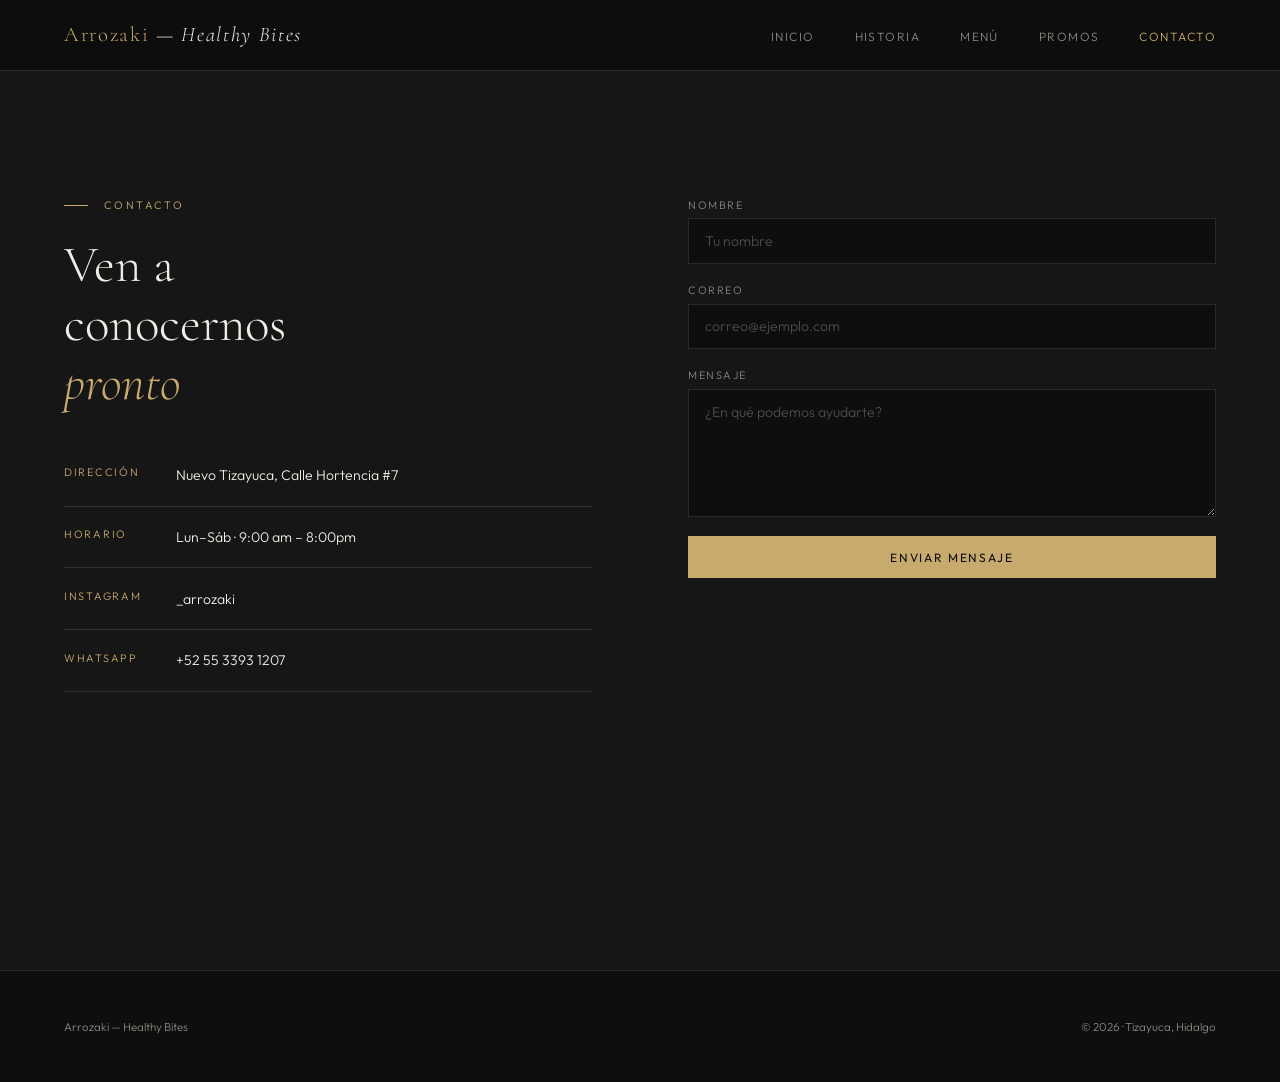
==== commit b4494fe0: "Update contacto.html" ====
--- a/contacto.html
+++ b/contacto.html
@@ -32,19 +32,19 @@
       <div class="contacto-info">
         <div class="info-row">
           <span class="info-label">Dirección</span>
-          <span class="info-value">Tizayuca, Hidalgo, México</span>
+          <span class="info-value">Nuevo Tizayuca, Calle Hortencia #7</span>
         </div>
         <div class="info-row">
           <span class="info-label">Horario</span>
-          <span class="info-value">Lun–Sáb · 8:00 – 20:00<br>Dom · 9:00 – 17:00</span>
+          <span class="info-value">Lun–Sáb · 9:00 am – 8:00pm <br></span>
         </div>
         <div class="info-row">
           <span class="info-label">Instagram</span>
-          <span class="info-value">@healthybitesarrozaki</span>
+          <span class="info-value">_arrozaki</span>
         </div>
         <div class="info-row">
           <span class="info-label">WhatsApp</span>
-          <span class="info-value">+52 55 1234 5678</span>
+          <span class="info-value">+52 55 3393 1207</span>
         </div>
       </div>
     </div>
--- a/style.css
+++ b/style.css
@@ -207,17 +207,16 @@
 
 .hero-img {
   width: 100%;
-  aspect-ratio: 3/4;
-  max-height: 80vh;
-  overflow: hidden;
-  border: 0.5px solid var(--border);
+  display: flex;
+  align-items: center;
+  justify-content: center;
 }
 
 .hero-img img {
   width: 100%;
-  height: 100%;
-  object-fit: cover;
-  object-position: center;
+  height: auto;
+  object-fit: contain;
+  display: block;
 }
 
 /* ===========================
@@ -409,16 +408,12 @@
 .promo-img {
   width: 100%;
   max-width: 560px;
-  aspect-ratio: 4/3;
-  background: var(--bg3);
-  border: 0.5px solid var(--border);
   margin: 0 auto 3rem;
-  overflow: hidden;
 }
 .promo-img img {
   width: 100%;
-  height: 100%;
-  object-fit: cover;
+  height: auto;
+  object-fit: contain;
 }
 .promo-img-placeholder {
   width: 100%;
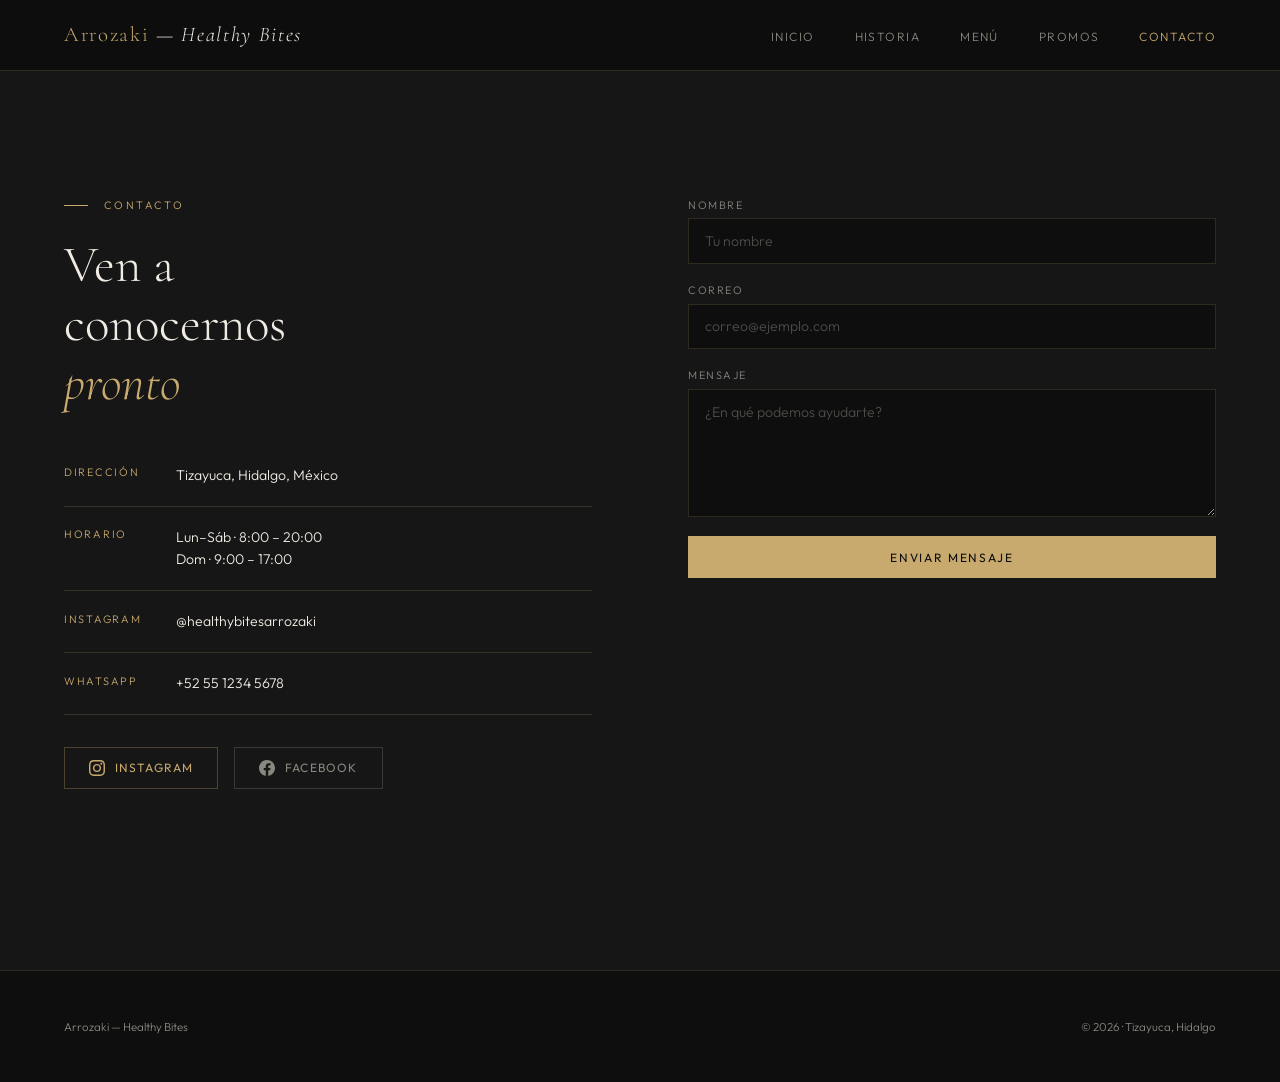
==== commit 3fe7c788: "Add files via upload" ====
--- a/contacto.html
+++ b/contacto.html
@@ -32,20 +32,30 @@
       <div class="contacto-info">
         <div class="info-row">
           <span class="info-label">Dirección</span>
-          <span class="info-value">Nuevo Tizayuca, Calle Hortencia #7</span>
+          <span class="info-value">Tizayuca, Hidalgo, México</span>
         </div>
         <div class="info-row">
           <span class="info-label">Horario</span>
-          <span class="info-value">Lun–Sáb · 9:00 am – 8:00pm <br></span>
+          <span class="info-value">Lun–Sáb · 8:00 – 20:00<br>Dom · 9:00 – 17:00</span>
         </div>
         <div class="info-row">
           <span class="info-label">Instagram</span>
-          <span class="info-value">_arrozaki</span>
+          <span class="info-value">@healthybitesarrozaki</span>
         </div>
         <div class="info-row">
           <span class="info-label">WhatsApp</span>
-          <span class="info-value">+52 55 3393 1207</span>
+          <span class="info-value">+52 55 1234 5678</span>
         </div>
+      </div>
+      <div class="social-btns">
+        <a href="https://www.instagram.com/healthybitesarrozaki" target="_blank" rel="noopener" class="btn-social btn-instagram">
+          <svg xmlns="http://www.w3.org/2000/svg" width="16" height="16" viewBox="0 0 24 24" fill="currentColor"><path d="M12 2.163c3.204 0 3.584.012 4.85.07 3.252.148 4.771 1.691 4.919 4.919.058 1.265.069 1.645.069 4.849 0 3.205-.012 3.584-.069 4.849-.149 3.225-1.664 4.771-4.919 4.919-1.266.058-1.644.07-4.85.07-3.204 0-3.584-.012-4.849-.07-3.26-.149-4.771-1.699-4.919-4.92-.058-1.265-.07-1.644-.07-4.849 0-3.204.013-3.583.07-4.849.149-3.227 1.664-4.771 4.919-4.919 1.266-.057 1.645-.069 4.849-.069zm0-2.163c-3.259 0-3.667.014-4.947.072-4.358.2-6.78 2.618-6.98 6.98-.059 1.281-.073 1.689-.073 4.948 0 3.259.014 3.668.072 4.948.2 4.358 2.618 6.78 6.98 6.98 1.281.058 1.689.072 4.948.072 3.259 0 3.668-.014 4.948-.072 4.354-.2 6.782-2.618 6.979-6.98.059-1.28.073-1.689.073-4.948 0-3.259-.014-3.667-.072-4.947-.196-4.354-2.617-6.78-6.979-6.98-1.281-.059-1.69-.073-4.949-.073zm0 5.838c-3.403 0-6.162 2.759-6.162 6.162s2.759 6.163 6.162 6.163 6.162-2.759 6.162-6.163c0-3.403-2.759-6.162-6.162-6.162zm0 10.162c-2.209 0-4-1.79-4-4 0-2.209 1.791-4 4-4s4 1.791 4 4c0 2.21-1.791 4-4 4zm6.406-11.845c-.796 0-1.441.645-1.441 1.44s.645 1.44 1.441 1.44c.795 0 1.439-.645 1.439-1.44s-.644-1.44-1.439-1.44z"/></svg>
+          Instagram
+        </a>
+        <a href="https://www.facebook.com/healthybitesarrozaki" target="_blank" rel="noopener" class="btn-social btn-facebook">
+          <svg xmlns="http://www.w3.org/2000/svg" width="16" height="16" viewBox="0 0 24 24" fill="currentColor"><path d="M24 12.073c0-6.627-5.373-12-12-12s-12 5.373-12 12c0 5.99 4.388 10.954 10.125 11.854v-8.385H7.078v-3.47h3.047V9.43c0-3.007 1.792-4.669 4.533-4.669 1.312 0 2.686.235 2.686.235v2.953H15.83c-1.491 0-1.956.925-1.956 1.874v2.25h3.328l-.532 3.47h-2.796v8.385C19.612 23.027 24 18.062 24 12.073z"/></svg>
+          Facebook
+        </a>
       </div>
     </div>
     <div>
--- a/style.css
+++ b/style.css
@@ -528,6 +528,48 @@
 .form-input:focus { border-color: var(--accent); }
 .form-input::placeholder { color: var(--muted); opacity: 0.5; }
 textarea.form-input { resize: vertical; min-height: 8rem; }
+
+/* SOCIAL BUTTONS */
+.social-btns {
+  display: flex;
+  gap: 1rem;
+  margin-top: 2rem;
+  flex-wrap: wrap;
+}
+.btn-social {
+  display: inline-flex;
+  align-items: center;
+  gap: 0.6rem;
+  padding: 0.75rem 1.5rem;
+  font-family: 'Outfit', sans-serif;
+  font-size: 0.75rem;
+  letter-spacing: 0.1em;
+  text-transform: uppercase;
+  font-weight: 400;
+  border: 0.5px solid var(--border);
+  transition: all 0.3s;
+  cursor: pointer;
+}
+.btn-instagram {
+  color: #c8a96e;
+  border-color: rgba(200,169,110,0.3);
+}
+.btn-instagram:hover {
+  background: rgba(200,169,110,0.08);
+  border-color: var(--accent);
+  color: var(--accent2);
+  transform: translateY(-2px);
+}
+.btn-facebook {
+  color: var(--muted);
+  border-color: rgba(136,136,128,0.3);
+}
+.btn-facebook:hover {
+  background: rgba(136,136,128,0.08);
+  border-color: var(--muted);
+  color: var(--text);
+  transform: translateY(-2px);
+}
 
 /* ===========================
    HISTORIA PAGE
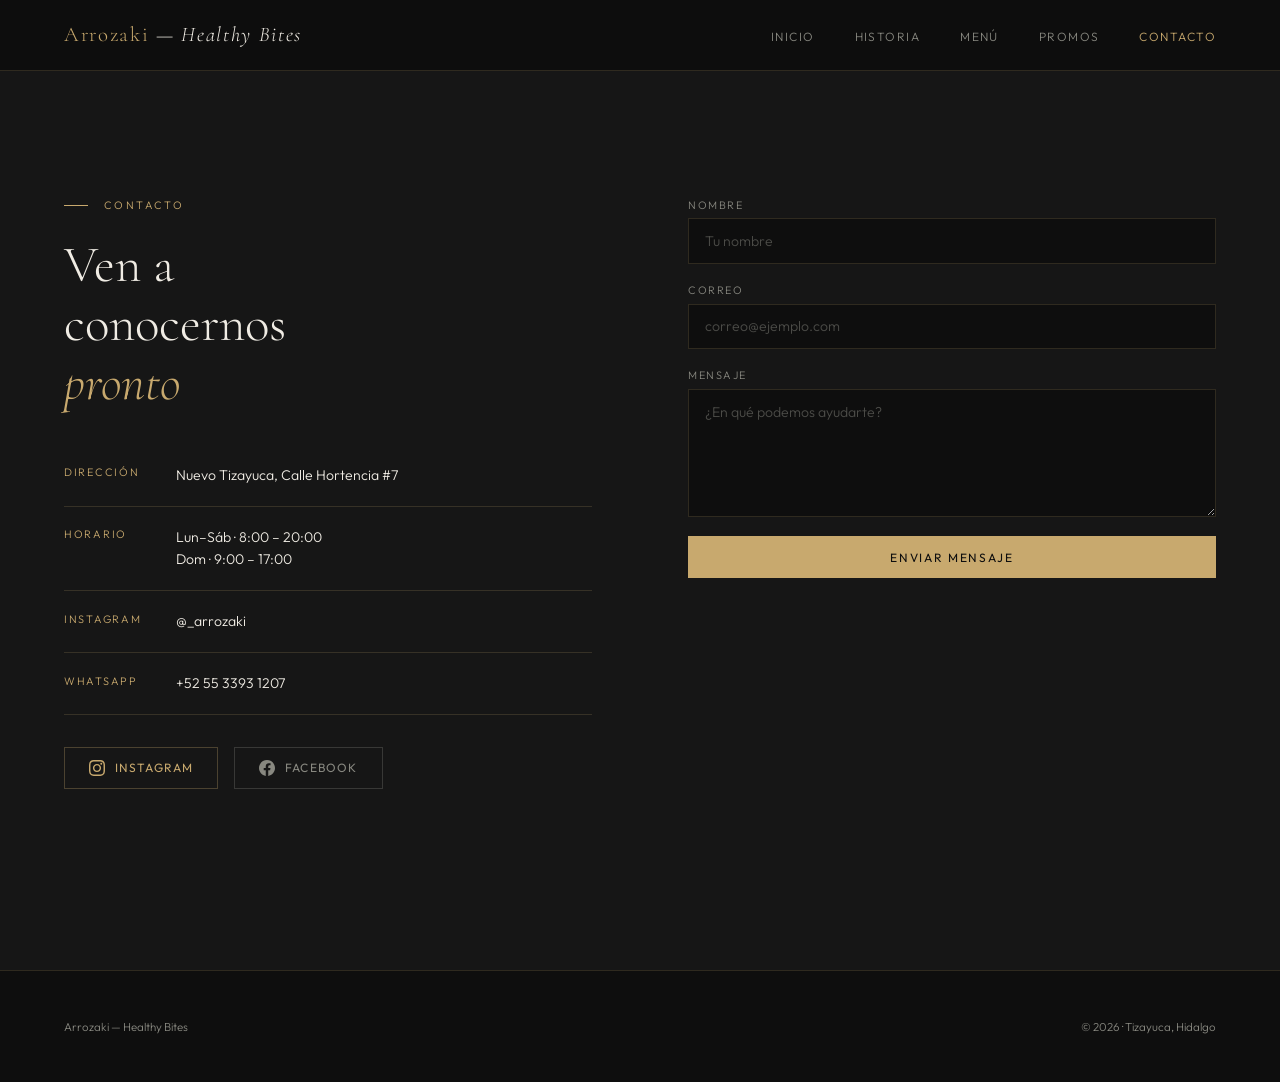
==== commit 8bcda297: "Update contacto.html" ====
--- a/contacto.html
+++ b/contacto.html
@@ -32,7 +32,7 @@
       <div class="contacto-info">
         <div class="info-row">
           <span class="info-label">Dirección</span>
-          <span class="info-value">Tizayuca, Hidalgo, México</span>
+          <span class="info-value">Nuevo Tizayuca, Calle Hortencia #7</span>
         </div>
         <div class="info-row">
           <span class="info-label">Horario</span>
@@ -40,15 +40,15 @@
         </div>
         <div class="info-row">
           <span class="info-label">Instagram</span>
-          <span class="info-value">@healthybitesarrozaki</span>
+          <span class="info-value">@_arrozaki</span>
         </div>
         <div class="info-row">
           <span class="info-label">WhatsApp</span>
-          <span class="info-value">+52 55 1234 5678</span>
+          <span class="info-value">+52 55 3393 1207</span>
         </div>
       </div>
       <div class="social-btns">
-        <a href="https://www.instagram.com/healthybitesarrozaki" target="_blank" rel="noopener" class="btn-social btn-instagram">
+        <a href="https://www.instagram.com/_arrozaki?igsh=N3p6OHFsbWVlYWxm" target="_blank" rel="noopener" class="btn-social btn-instagram">
           <svg xmlns="http://www.w3.org/2000/svg" width="16" height="16" viewBox="0 0 24 24" fill="currentColor"><path d="M12 2.163c3.204 0 3.584.012 4.85.07 3.252.148 4.771 1.691 4.919 4.919.058 1.265.069 1.645.069 4.849 0 3.205-.012 3.584-.069 4.849-.149 3.225-1.664 4.771-4.919 4.919-1.266.058-1.644.07-4.85.07-3.204 0-3.584-.012-4.849-.07-3.26-.149-4.771-1.699-4.919-4.92-.058-1.265-.07-1.644-.07-4.849 0-3.204.013-3.583.07-4.849.149-3.227 1.664-4.771 4.919-4.919 1.266-.057 1.645-.069 4.849-.069zm0-2.163c-3.259 0-3.667.014-4.947.072-4.358.2-6.78 2.618-6.98 6.98-.059 1.281-.073 1.689-.073 4.948 0 3.259.014 3.668.072 4.948.2 4.358 2.618 6.78 6.98 6.98 1.281.058 1.689.072 4.948.072 3.259 0 3.668-.014 4.948-.072 4.354-.2 6.782-2.618 6.979-6.98.059-1.28.073-1.689.073-4.948 0-3.259-.014-3.667-.072-4.947-.196-4.354-2.617-6.78-6.979-6.98-1.281-.059-1.69-.073-4.949-.073zm0 5.838c-3.403 0-6.162 2.759-6.162 6.162s2.759 6.163 6.162 6.163 6.162-2.759 6.162-6.163c0-3.403-2.759-6.162-6.162-6.162zm0 10.162c-2.209 0-4-1.79-4-4 0-2.209 1.791-4 4-4s4 1.791 4 4c0 2.21-1.791 4-4 4zm6.406-11.845c-.796 0-1.441.645-1.441 1.44s.645 1.44 1.441 1.44c.795 0 1.439-.645 1.439-1.44s-.644-1.44-1.439-1.44z"/></svg>
           Instagram
         </a>
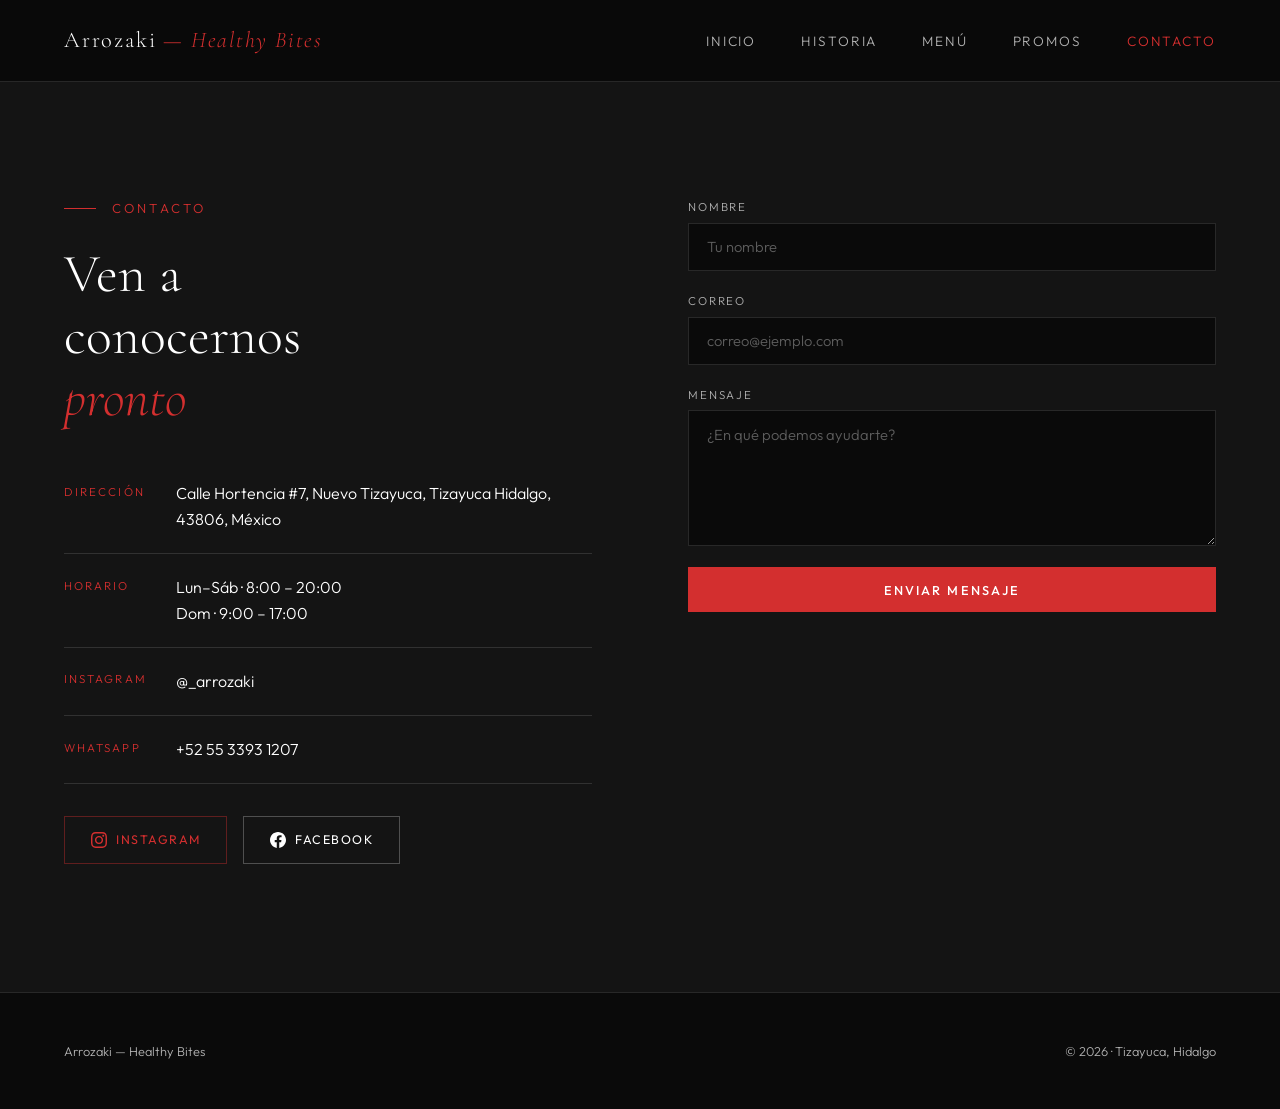
==== commit f0ce3ee4: "Update contacto.html" ====
--- a/contacto.html
+++ b/contacto.html
@@ -32,7 +32,7 @@
       <div class="contacto-info">
         <div class="info-row">
           <span class="info-label">Dirección</span>
-          <span class="info-value">Nuevo Tizayuca, Calle Hortencia #7</span>
+          <span class="info-value">Calle Hortencia #7, Nuevo Tizayuca, Tizayuca Hidalgo, 43806, México</span>
         </div>
         <div class="info-row">
           <span class="info-label">Horario</span>
@@ -52,7 +52,7 @@
           <svg xmlns="http://www.w3.org/2000/svg" width="16" height="16" viewBox="0 0 24 24" fill="currentColor"><path d="M12 2.163c3.204 0 3.584.012 4.85.07 3.252.148 4.771 1.691 4.919 4.919.058 1.265.069 1.645.069 4.849 0 3.205-.012 3.584-.069 4.849-.149 3.225-1.664 4.771-4.919 4.919-1.266.058-1.644.07-4.85.07-3.204 0-3.584-.012-4.849-.07-3.26-.149-4.771-1.699-4.919-4.92-.058-1.265-.07-1.644-.07-4.849 0-3.204.013-3.583.07-4.849.149-3.227 1.664-4.771 4.919-4.919 1.266-.057 1.645-.069 4.849-.069zm0-2.163c-3.259 0-3.667.014-4.947.072-4.358.2-6.78 2.618-6.98 6.98-.059 1.281-.073 1.689-.073 4.948 0 3.259.014 3.668.072 4.948.2 4.358 2.618 6.78 6.98 6.98 1.281.058 1.689.072 4.948.072 3.259 0 3.668-.014 4.948-.072 4.354-.2 6.782-2.618 6.979-6.98.059-1.28.073-1.689.073-4.948 0-3.259-.014-3.667-.072-4.947-.196-4.354-2.617-6.78-6.979-6.98-1.281-.059-1.69-.073-4.949-.073zm0 5.838c-3.403 0-6.162 2.759-6.162 6.162s2.759 6.163 6.162 6.163 6.162-2.759 6.162-6.163c0-3.403-2.759-6.162-6.162-6.162zm0 10.162c-2.209 0-4-1.79-4-4 0-2.209 1.791-4 4-4s4 1.791 4 4c0 2.21-1.791 4-4 4zm6.406-11.845c-.796 0-1.441.645-1.441 1.44s.645 1.44 1.441 1.44c.795 0 1.439-.645 1.439-1.44s-.644-1.44-1.439-1.44z"/></svg>
           Instagram
         </a>
-        <a href="https://www.facebook.com/healthybitesarrozaki" target="_blank" rel="noopener" class="btn-social btn-facebook">
+        <a href="https://www.facebook.com/profile.php?id=61572033278734" target="_blank" rel="noopener" class="btn-social btn-facebook">
           <svg xmlns="http://www.w3.org/2000/svg" width="16" height="16" viewBox="0 0 24 24" fill="currentColor"><path d="M24 12.073c0-6.627-5.373-12-12-12s-12 5.373-12 12c0 5.99 4.388 10.954 10.125 11.854v-8.385H7.078v-3.47h3.047V9.43c0-3.007 1.792-4.669 4.533-4.669 1.312 0 2.686.235 2.686.235v2.953H15.83c-1.491 0-1.956.925-1.956 1.874v2.25h3.328l-.532 3.47h-2.796v8.385C19.612 23.027 24 18.062 24 12.073z"/></svg>
           Facebook
         </a>
--- a/style.css
+++ b/style.css
@@ -4,14 +4,14 @@
 *, *::before, *::after { margin: 0; padding: 0; box-sizing: border-box; }
 
 :root {
-  --bg: #0e0e0e;
-  --bg2: #161616;
-  --bg3: #1e1e1e;
-  --accent: #c8a96e;
-  --accent2: #e8c98a;
-  --text: #f0ece4;
-  --muted: #888880;
-  --border: rgba(200,169,110,0.18);
+  --bg: #0a0a0a;
+  --bg2: #141414;
+  --bg3: #1c1c1c;
+  --accent: #D32F2F;
+  --accent2: #FF5252;
+  --text: #ffffff;
+  --muted: #b0b0b0;
+  --border: rgba(255, 255, 255, 0.12);
 }
 
 body {
@@ -20,6 +20,8 @@
   font-family: 'Outfit', sans-serif;
   font-weight: 300;
   overflow-x: hidden;
+  font-size: 18px;
+  line-height: 1.6;
 }
 
 a { text-decoration: none; color: inherit; }
@@ -33,32 +35,31 @@
   position: fixed; top: 0; left: 0; right: 0; z-index: 100;
   display: flex; align-items: center; justify-content: space-between;
   padding: 1.4rem 4rem;
-  background: rgba(14,14,14,0.92);
+  background: rgba(10,10,10,0.95);
   backdrop-filter: blur(16px);
   border-bottom: 0.5px solid var(--border);
 }
 
 .logo {
   font-family: 'Cormorant Garamond', serif;
-  font-size: 1.3rem;
+  font-size: 1.4rem;
   font-weight: 300;
   letter-spacing: 0.08em;
-  color: var(--accent);
+  color: var(--text);
   white-space: nowrap;
 }
-.logo span { color: var(--text); font-style: italic; }
-
-nav ul { display: flex; gap: 2.5rem; }
+.logo span { color: var(--accent); font-style: italic; }
+
+nav ul { display: flex; gap: 2.8rem; }
 nav ul a {
-  font-size: 0.75rem;
-  letter-spacing: 0.12em;
+  font-size: 0.85rem;
+  letter-spacing: 0.14em;
   text-transform: uppercase;
   color: var(--muted);
   transition: color 0.3s;
 }
 nav ul a:hover, nav ul a.active { color: var(--accent); }
 
-/* Hamburger */
 .nav-toggle {
   display: none;
   flex-direction: column;
@@ -71,7 +72,7 @@
 .nav-toggle span {
   display: block;
   width: 24px;
-  height: 1px;
+  height: 1.5px;
   background: var(--text);
   transition: all 0.3s;
 }
@@ -83,8 +84,8 @@
    COMMON COMPONENTS
    =========================== */
 .section-tag {
-  font-size: 0.68rem;
-  letter-spacing: 0.22em;
+  font-size: 0.82rem;
+  letter-spacing: 0.24em;
   text-transform: uppercase;
   color: var(--accent);
   margin-bottom: 1.5rem;
@@ -95,7 +96,7 @@
 .section-tag::before {
   content: '';
   display: block;
-  width: 1.5rem;
+  width: 2rem;
   height: 0.5px;
   background: var(--accent);
   flex-shrink: 0;
@@ -103,26 +104,27 @@
 
 .btn-primary, .btn-ghost {
   display: inline-block;
-  padding: 0.85rem 2.2rem;
+  padding: 0.9rem 2.4rem;
   font-family: 'Outfit', sans-serif;
-  font-size: 0.75rem;
-  letter-spacing: 0.14em;
+  font-size: 0.8rem;
+  letter-spacing: 0.16em;
   text-transform: uppercase;
   cursor: pointer;
   transition: all 0.3s;
 }
 .btn-primary {
   background: var(--accent);
-  color: #0e0e0e;
+  color: #ffffff;
   border: none;
-}
-.btn-primary:hover { background: var(--accent2); transform: translateY(-2px); }
+  font-weight: 500;
+}
+.btn-primary:hover { background: var(--accent2); transform: translateY(-2px); box-shadow: 0 5px 15px rgba(211, 47, 47, 0.3); }
 .btn-ghost {
   background: transparent;
-  color: var(--muted);
-  border: 0.5px solid rgba(136,136,128,0.35);
-}
-.btn-ghost:hover { color: var(--text); border-color: var(--text); }
+  color: var(--text);
+  border: 0.5px solid var(--border);
+}
+.btn-ghost:hover { border-color: var(--accent); color: var(--accent); }
 
 footer {
   padding: 3rem 4rem;
@@ -130,7 +132,7 @@
   justify-content: space-between;
   align-items: center;
   border-top: 0.5px solid var(--border);
-  font-size: 0.72rem;
+  font-size: 0.8rem;
   color: var(--muted);
 }
 
@@ -153,7 +155,7 @@
   position: absolute;
   top: 0; right: 0;
   width: 50%; height: 100%;
-  background: radial-gradient(ellipse at 60% 40%, rgba(200,169,110,0.06) 0%, transparent 65%);
+  background: radial-gradient(ellipse at 65% 40%, rgba(211, 47, 47, 0.08) 0%, transparent 65%);
   pointer-events: none;
 }
 
@@ -164,8 +166,8 @@
 }
 
 .hero-tag {
-  font-size: 0.68rem;
-  letter-spacing: 0.22em;
+  font-size: 0.82rem;
+  letter-spacing: 0.24em;
   text-transform: uppercase;
   color: var(--accent);
   margin-bottom: 2rem;
@@ -176,26 +178,26 @@
 .hero-tag::before {
   content: '';
   display: block;
-  width: 2.5rem;
+  width: 3rem;
   height: 0.5px;
   background: var(--accent);
 }
 
 .hero h1 {
   font-family: 'Cormorant Garamond', serif;
-  font-size: clamp(3rem, 6vw, 6rem);
+  font-size: clamp(3.2rem, 6.5vw, 6.5rem);
   font-weight: 300;
   line-height: 1.05;
   letter-spacing: -0.01em;
   margin-bottom: 1.8rem;
 }
-.hero h1 em { font-style: italic; color: var(--accent); }
+.hero h1 em { font-style: italic; color: var(--text); }
 
 .hero-sub {
-  font-size: 0.92rem;
+  font-size: 1.1rem;
   color: var(--muted);
   max-width: 36ch;
-  line-height: 1.85;
+  line-height: 1.8;
   margin-bottom: 3rem;
 }
 
@@ -224,32 +226,32 @@
    =========================== */
 .stats {
   display: grid;
-  grid-template-columns: repeat(3, 1fr);
+  grid-template-columns: repeat(2, 1fr);
   border-top: 0.5px solid var(--border);
   border-bottom: 0.5px solid var(--border);
 }
 .stat {
-  padding: 2.5rem;
+  padding: 3rem;
   border-right: 0.5px solid var(--border);
   text-align: center;
 }
 .stat:last-child { border-right: none; }
 .stat-num {
   font-family: 'Cormorant Garamond', serif;
-  font-size: 3rem;
+  font-size: 3.5rem;
   font-weight: 300;
   color: var(--accent);
   margin-bottom: 0.5rem;
 }
 .stat-label {
-  font-size: 0.68rem;
-  letter-spacing: 0.16em;
-  text-transform: uppercase;
-  color: var(--muted);
-}
-
-/* ===========================
-   INDEX — HISTORIA PREVIEW
+  font-size: 0.75rem;
+  letter-spacing: 0.18em;
+  text-transform: uppercase;
+  color: var(--muted);
+}
+
+/* ===========================
+   HISTORIA PREVIEW
    =========================== */
 .historia-section { padding: 8rem 4rem; }
 
@@ -261,14 +263,14 @@
 }
 .historia h2 {
   font-family: 'Cormorant Garamond', serif;
-  font-size: clamp(2.2rem, 4vw, 3.2rem);
+  font-size: clamp(2.4rem, 4.2vw, 3.4rem);
   font-weight: 300;
   line-height: 1.15;
   margin-bottom: 1.8rem;
 }
 .historia h2 em { font-style: italic; color: var(--accent); }
 .historia p {
-  font-size: 0.9rem;
+  font-size: 1.05rem;
   color: var(--muted);
   line-height: 1.9;
   margin-bottom: 1.2rem;
@@ -312,7 +314,7 @@
 .menu-header { margin-bottom: 4rem; }
 .menu-header h2 {
   font-family: 'Cormorant Garamond', serif;
-  font-size: clamp(2.5rem, 5vw, 4rem);
+  font-size: clamp(2.8rem, 5.2vw, 4.2rem);
   font-weight: 300;
   line-height: 1.1;
 }
@@ -320,7 +322,7 @@
 
 .menu-grid {
   display: grid;
-  grid-template-columns: repeat(auto-fit, minmax(300px, 1fr));
+  grid-template-columns: repeat(auto-fit, minmax(320px, 1fr));
   gap: 2rem;
 }
 
@@ -332,7 +334,7 @@
 }
 .arrozaki-card:hover {
   transform: translateY(-5px);
-  border-color: rgba(200,169,110,0.5);
+  border-color: var(--accent);
 }
 
 .arrozaki-img {
@@ -346,15 +348,13 @@
   object-fit: cover;
   transition: transform 0.5s;
 }
-.arrozaki-card:hover .arrozaki-img img {
-  transform: scale(1.04);
-}
-
-.arrozaki-content { padding: 1.5rem; }
+.arrozaki-card:hover .arrozaki-img img { transform: scale(1.04); }
+
+.arrozaki-content { padding: 1.6rem; }
 
 .arrozaki-name {
   font-family: 'Cormorant Garamond', serif;
-  font-size: 1.5rem;
+  font-size: 1.6rem;
   font-weight: 300;
   margin-bottom: 0.6rem;
   display: flex;
@@ -362,13 +362,13 @@
   align-items: center;
 }
 .arrozaki-price {
-  font-size: 1rem;
+  font-size: 1.1rem;
   color: var(--accent);
   font-weight: 500;
   font-family: 'Outfit', sans-serif;
 }
 .arrozaki-desc {
-  font-size: 0.84rem;
+  font-size: 0.98rem;
   color: var(--muted);
   line-height: 1.7;
   margin-bottom: 1rem;
@@ -378,12 +378,12 @@
   display: inline-flex;
   align-items: center;
   gap: 0.3rem;
-  font-size: 0.63rem;
-  letter-spacing: 0.04em;
+  font-size: 0.74rem;
+  letter-spacing: 0.05em;
   color: var(--text);
-  background: rgba(200,169,110,0.08);
-  border: 0.5px solid var(--border);
-  padding: 0.35rem 0.65rem;
+  background: rgba(211, 47, 47, 0.1);
+  border: 0.5px solid rgba(211, 47, 47, 0.3);
+  padding: 0.4rem 0.7rem;
   line-height: 1.4;
 }
 
@@ -421,29 +421,30 @@
   display: flex;
   align-items: center;
   justify-content: center;
-  font-family: 'Cormorant Garamond', serif;
-  font-size: 1.2rem;
+  background: var(--bg3);
+  font-family: 'Cormorant Garamond', serif;
+  font-size: 1.3rem;
   font-style: italic;
   color: var(--muted);
 }
 
 .promo-label {
-  font-size: 0.72rem;
-  letter-spacing: 0.2em;
+  font-size: 0.78rem;
+  letter-spacing: 0.22em;
   text-transform: uppercase;
   color: var(--accent);
   margin-bottom: 1rem;
 }
 .promo-title {
   font-family: 'Cormorant Garamond', serif;
-  font-size: clamp(3rem, 6vw, 5rem);
+  font-size: clamp(3.2rem, 6.2vw, 5.2rem);
   font-weight: 300;
   line-height: 1.1;
   margin-bottom: 1.5rem;
 }
 .promo-title em { font-style: italic; color: var(--accent); }
 .promo-desc {
-  font-size: 1rem;
+  font-size: 1.15rem;
   color: var(--muted);
   line-height: 1.85;
   max-width: 480px;
@@ -452,12 +453,12 @@
 .promo-badge {
   display: inline-block;
   background: var(--accent);
-  color: #0e0e0e;
-  font-size: 0.68rem;
-  font-weight: 500;
-  letter-spacing: 0.12em;
-  text-transform: uppercase;
-  padding: 0.6rem 1.8rem;
+  color: #ffffff;
+  font-size: 0.72rem;
+  font-weight: 600;
+  letter-spacing: 0.14em;
+  text-transform: uppercase;
+  padding: 0.7rem 2rem;
   margin-top: 2rem;
 }
 
@@ -481,7 +482,7 @@
 
 .contacto-inner h2 {
   font-family: 'Cormorant Garamond', serif;
-  font-size: clamp(2.2rem, 4vw, 3.2rem);
+  font-size: clamp(2.4rem, 4.2vw, 3.4rem);
   font-weight: 300;
   line-height: 1.15;
   margin-bottom: 1.5rem;
@@ -492,24 +493,24 @@
 .info-row {
   display: flex;
   gap: 1.5rem;
-  padding: 1.2rem 0;
+  padding: 1.3rem 0;
   border-bottom: 0.5px solid var(--border);
 }
 .info-label {
-  font-size: 0.68rem;
-  letter-spacing: 0.16em;
+  font-size: 0.72rem;
+  letter-spacing: 0.18em;
   text-transform: uppercase;
   color: var(--accent);
   min-width: 5.5rem;
   padding-top: 0.1rem;
 }
-.info-value { font-size: 0.88rem; color: var(--text); line-height: 1.6; }
-
-.contact-form { display: flex; flex-direction: column; gap: 1.2rem; }
+.info-value { font-size: 1rem; color: var(--text); line-height: 1.6; }
+
+.contact-form { display: flex; flex-direction: column; gap: 1.3rem; }
 .form-group { display: flex; flex-direction: column; gap: 0.4rem; }
 .form-label {
-  font-size: 0.68rem;
-  letter-spacing: 0.14em;
+  font-size: 0.72rem;
+  letter-spacing: 0.16em;
   text-transform: uppercase;
   color: var(--muted);
 }
@@ -517,9 +518,9 @@
   background: var(--bg);
   border: 0.5px solid var(--border);
   color: var(--text);
-  padding: 0.8rem 1rem;
+  padding: 0.85rem 1.1rem;
   font-family: 'Outfit', sans-serif;
-  font-size: 0.88rem;
+  font-size: 0.92rem;
   font-weight: 300;
   outline: none;
   transition: border-color 0.3s;
@@ -527,9 +528,8 @@
 }
 .form-input:focus { border-color: var(--accent); }
 .form-input::placeholder { color: var(--muted); opacity: 0.5; }
-textarea.form-input { resize: vertical; min-height: 8rem; }
-
-/* SOCIAL BUTTONS */
+textarea.form-input { resize: vertical; min-height: 8.5rem; }
+
 .social-btns {
   display: flex;
   gap: 1rem;
@@ -540,10 +540,10 @@
   display: inline-flex;
   align-items: center;
   gap: 0.6rem;
-  padding: 0.75rem 1.5rem;
+  padding: 0.8rem 1.6rem;
   font-family: 'Outfit', sans-serif;
-  font-size: 0.75rem;
-  letter-spacing: 0.1em;
+  font-size: 0.78rem;
+  letter-spacing: 0.12em;
   text-transform: uppercase;
   font-weight: 400;
   border: 0.5px solid var(--border);
@@ -551,22 +551,22 @@
   cursor: pointer;
 }
 .btn-instagram {
-  color: #c8a96e;
-  border-color: rgba(200,169,110,0.3);
+  color: var(--accent);
+  border-color: rgba(211, 47, 47, 0.4);
 }
 .btn-instagram:hover {
-  background: rgba(200,169,110,0.08);
+  background: rgba(211, 47, 47, 0.1);
   border-color: var(--accent);
   color: var(--accent2);
   transform: translateY(-2px);
 }
 .btn-facebook {
-  color: var(--muted);
-  border-color: rgba(136,136,128,0.3);
+  color: var(--text);
+  border-color: rgba(255, 255, 255, 0.25);
 }
 .btn-facebook:hover {
-  background: rgba(136,136,128,0.08);
-  border-color: var(--muted);
+  background: rgba(255, 255, 255, 0.05);
+  border-color: var(--text);
   color: var(--text);
   transform: translateY(-2px);
 }
@@ -581,24 +581,24 @@
 .historia-content { max-width: 780px; margin: 0 auto; }
 .historia-content h1 {
   font-family: 'Cormorant Garamond', serif;
-  font-size: clamp(2.5rem, 5vw, 4rem);
+  font-size: clamp(2.8rem, 5.2vw, 4.2rem);
   font-weight: 300;
   line-height: 1.1;
   margin-bottom: 2rem;
 }
 .historia-content h1 em { font-style: italic; color: var(--accent); }
 .historia-text {
-  font-size: 0.95rem;
+  font-size: 1.1rem;
   color: var(--muted);
   line-height: 2;
   margin-bottom: 1.8rem;
 }
 .quote-block {
-  border-left: 2px solid var(--accent);
-  padding-left: 2rem;
+  border-left: 3px solid var(--accent);
+  padding-left: 2.2rem;
   margin: 3rem 0;
   font-family: 'Cormorant Garamond', serif;
-  font-size: 1.4rem;
+  font-size: 1.5rem;
   font-style: italic;
   color: var(--text);
   line-height: 1.6;
@@ -635,7 +635,6 @@
    RESPONSIVE — MOBILE (≤768px)
    =========================== */
 @media (max-width: 768px) {
-  /* NAV */
   nav {
     padding: 1rem 1.5rem;
     flex-wrap: wrap;
@@ -653,20 +652,18 @@
   nav ul.open { display: flex; }
   nav ul li a {
     display: block;
-    padding: 0.75rem 0;
-    font-size: 0.8rem;
-    border-bottom: 0.5px solid rgba(200,169,110,0.08);
+    padding: 0.8rem 0;
+    font-size: 0.85rem;
+    border-bottom: 0.5px solid rgba(255, 255, 255, 0.08);
   }
   nav ul li:last-child a { border-bottom: none; }
 
-  /* SECTIONS */
   .menu-section,
   .promos-section,
   .contacto-section { padding: 5rem 1.5rem; }
   .historia-full { padding: 7rem 1.5rem 4rem; }
   .historia-section { padding: 4rem 1.5rem; }
 
-  /* STATS */
   .stats { grid-template-columns: 1fr; }
   .stat {
     border-right: none;
@@ -675,13 +672,10 @@
   }
   .stat:last-child { border-bottom: none; }
 
-  /* MENU */
   .menu-grid { grid-template-columns: 1fr; }
 
-  /* PROMOS */
-  .promo-title { font-size: clamp(2.2rem, 8vw, 3rem); }
-
-  /* FOOTER */
+  .promo-title { font-size: clamp(2.4rem, 8vw, 3.2rem); }
+
   footer {
     padding: 2rem 1.5rem;
     flex-direction: column;
@@ -689,7 +683,6 @@
     text-align: center;
   }
 
-  /* ARROZAKI CARD SMALL */
   .arrozaki-name {
     flex-direction: column;
     align-items: flex-start;
@@ -701,7 +694,7 @@
    RESPONSIVE — SMALL (≤480px)
    =========================== */
 @media (max-width: 480px) {
-  .logo { font-size: 1.1rem; }
+  .logo { font-size: 1.2rem; }
   .hero { padding: 7rem 1rem 3rem; }
   .menu-section,
   .promos-section,
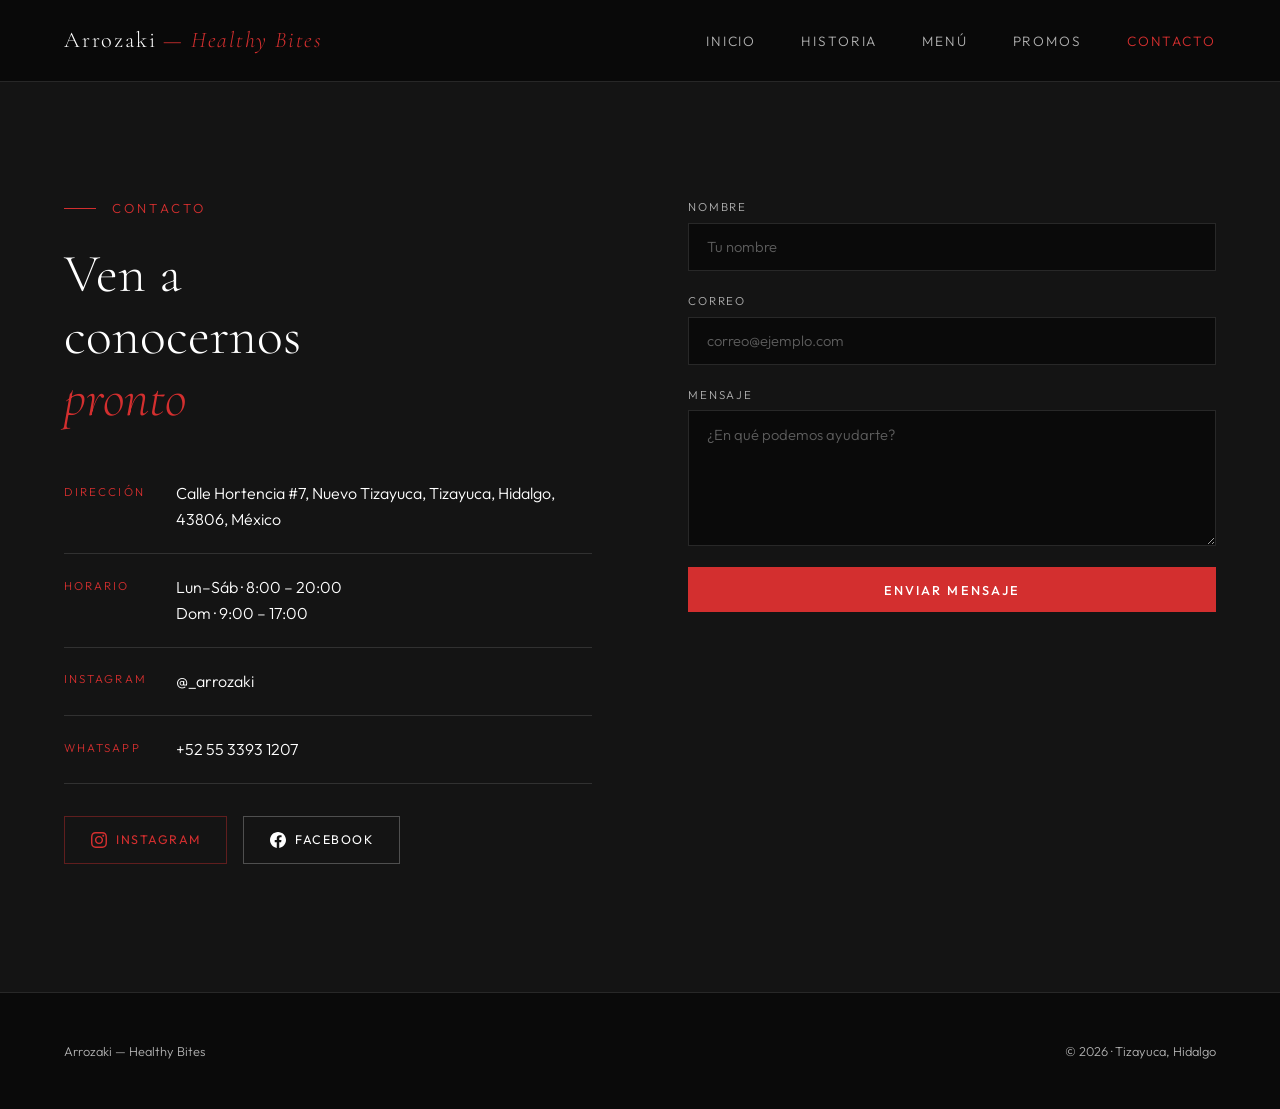
==== commit 797e23f2: "Update contacto.html" ====
--- a/contacto.html
+++ b/contacto.html
@@ -32,7 +32,7 @@
       <div class="contacto-info">
         <div class="info-row">
           <span class="info-label">Dirección</span>
-          <span class="info-value">Calle Hortencia #7, Nuevo Tizayuca, Tizayuca Hidalgo, 43806, México</span>
+          <span class="info-value">Calle Hortencia #7, Nuevo Tizayuca, Tizayuca, Hidalgo, 43806, México</span>
         </div>
         <div class="info-row">
           <span class="info-label">Horario</span>
--- a/style.css
+++ b/style.css
@@ -234,6 +234,11 @@
   padding: 3rem;
   border-right: 0.5px solid var(--border);
   text-align: center;
+
+  display: flex;
+  flex-direction: column;
+  justify-content: center;
+  align-items: center;
 }
 .stat:last-child { border-right: none; }
 .stat-num {
